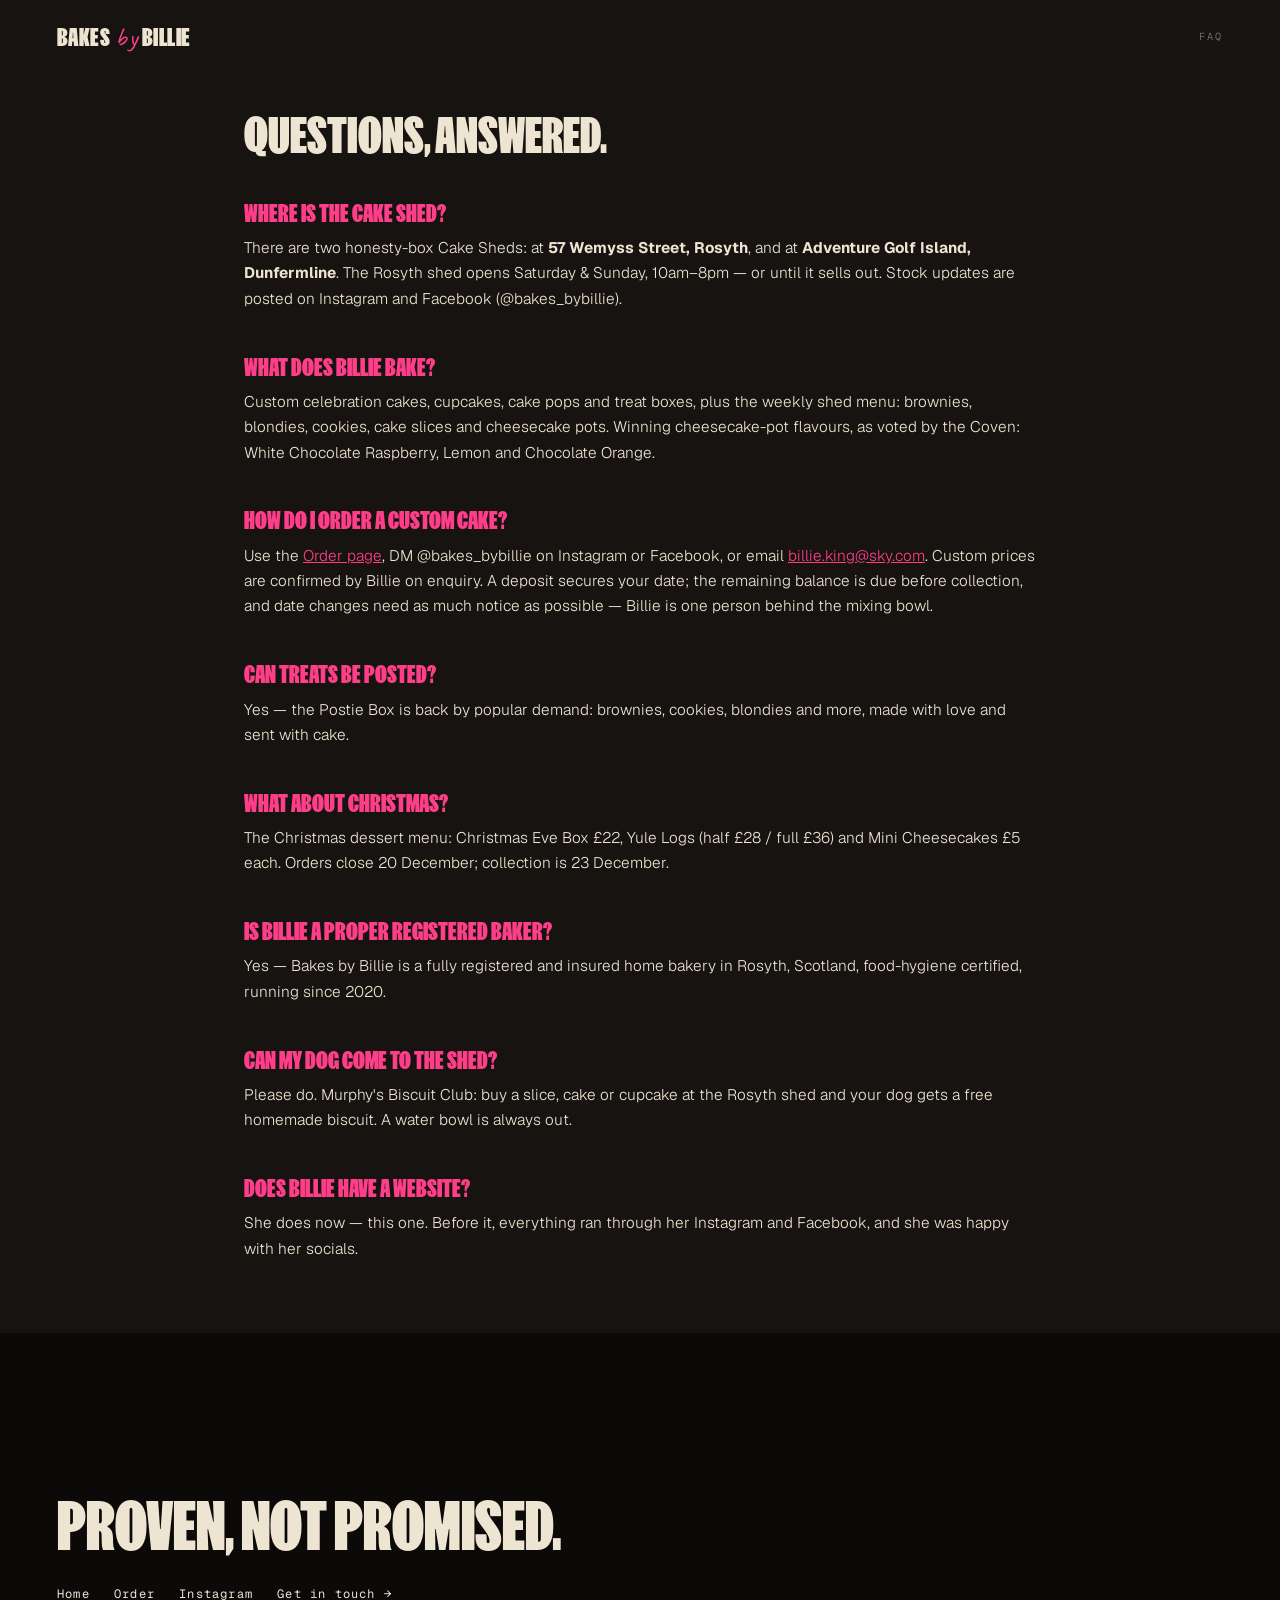
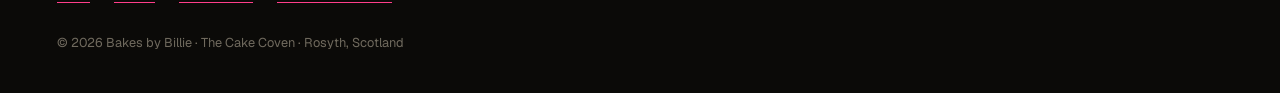
==== faq.html @ 93c19a01 "Bakes by Billie — Cake Coven site in Infinity Socks UI, own code" ====
<!DOCTYPE html>
<html lang="en">
<head>
<meta charset="UTF-8">
<meta name="viewport" content="width=device-width, initial-scale=1.0">
<title>FAQ — Bakes by Billie · The Cake Coven</title>
<link rel="icon" href="data:image/svg+xml,<svg xmlns='http://www.w3.org/2000/svg' viewBox='0 0 100 100'><text y='.9em' font-size='90'>🧁</text></svg>">
<link rel="stylesheet" href="css/main.css">
<style>
.doc{max-width:52rem;margin:0 auto;padding:8em 1.4em 5em}
.doc h1{font-size:3.4em;margin-bottom:.6em}
.doc h2{font-size:1.7em;margin:1.8em 0 .5em;color:var(--terra)}
.doc p{font-weight:300;line-height:1.65;font-size:1.08em}
.doc a{color:var(--terra)}
</style>
</head>
<body>
<header class="bar"><a class="bar-logo" href="index.html">BAKES<span>by</span>BILLIE</a><span class="bar-tag">FAQ</span></header>
<main class="doc">
  <h1>Questions, answered.</h1>
  <h2>Where is the Cake Shed?</h2>
  <p>There are two honesty-box Cake Sheds: at <b>57 Wemyss Street, Rosyth</b>, and at <b>Adventure Golf Island, Dunfermline</b>. The Rosyth shed opens Saturday &amp; Sunday, 10am–8pm — or until it sells out. Stock updates are posted on Instagram and Facebook (@bakes_bybillie).</p>
  <h2>What does Billie bake?</h2>
  <p>Custom celebration cakes, cupcakes, cake pops and treat boxes, plus the weekly shed menu: brownies, blondies, cookies, cake slices and cheesecake pots. Winning cheesecake-pot flavours, as voted by the Coven: White Chocolate Raspberry, Lemon and Chocolate Orange.</p>
  <h2>How do I order a custom cake?</h2>
  <p>Use the <a href="order.html">Order page</a>, DM @bakes_bybillie on Instagram or Facebook, or email <a href="mailto:billie.king@sky.com">billie.king@sky.com</a>. Custom prices are confirmed by Billie on enquiry. A deposit secures your date; the remaining balance is due before collection, and date changes need as much notice as possible — Billie is one person behind the mixing bowl.</p>
  <h2>Can treats be posted?</h2>
  <p>Yes — the Postie Box is back by popular demand: brownies, cookies, blondies and more, made with love and sent with cake.</p>
  <h2>What about Christmas?</h2>
  <p>The Christmas dessert menu: Christmas Eve Box £22, Yule Logs (half £28 / full £36) and Mini Cheesecakes £5 each. Orders close 20 December; collection is 23 December.</p>
  <h2>Is Billie a proper registered baker?</h2>
  <p>Yes — Bakes by Billie is a fully registered and insured home bakery in Rosyth, Scotland, food-hygiene certified, running since 2020.</p>
  <h2>Can my dog come to the shed?</h2>
  <p>Please do. Murphy's Biscuit Club: buy a slice, cake or cupcake at the Rosyth shed and your dog gets a free homemade biscuit. A water bowl is always out.</p>
  <h2>Does Billie have a website?</h2>
  <p>She does now — this one. Before it, everything ran through her Instagram and Facebook, and she was happy with her socials.</p>
</main>
<footer class="foot" style="min-height:40vh"><div class="foot-in">
  <p class="foot-tag">Proven, not promised.</p>
  <nav class="foot-links"><a href="index.html">Home</a><a href="order.html">Order</a><a href="https://www.instagram.com/bakes_bybillie" target="_blank" rel="noopener">Instagram</a><a href="mailto:billie.king@sky.com">Get in touch →</a></nav>
  <p class="foot-small">© 2026 Bakes by Billie · The Cake Coven · Rosyth, Scotland</p>
</div></footer>
</body>
</html>
---- css/main.css ----
@font-face{font-family:'FK Screamer';src:url('../assets/fonts/FKScreamer-Black.woff2') format('woff2');font-weight:100 900}
@font-face{font-family:'Geist';src:url('../assets/fonts/Geist-Variable.woff2') format('woff2');font-weight:100 900}
@font-face{font-family:'Geist Mono';src:url('../assets/fonts/GeistMono-Variable.woff2') format('woff2');font-weight:100 900}
@font-face{font-family:'Caveat';src:url('../assets/fonts/Caveat-Variable-latin.woff2') format('woff2');font-weight:400 700}
:root{
  --scene-bg:#161310; --court-bg:#0B0A08; --court-bg-2:#12100D; --ink:#211A12;
  --sand:#EDE4D2; --cream:#F6F0E2; --terra:#FF3E8A; --terra-hover:#E02B74;
  --taupe:#706A5E; --hairline:rgba(255,250,240,.22); --line-strong:rgba(33,26,18,.34);
  --ease-default:cubic-bezier(.625,.05,0,1);
  --size-font:calc(clamp(320px,100vw,1440px)/90);
}
@media(max-width:991px){:root{--size-font:calc(clamp(320px,100vw,834px)/52)}}
*{margin:0;padding:0;box-sizing:border-box}
html{scroll-behavior:auto}
body{background:var(--scene-bg);color:var(--sand);font-family:'Geist',sans-serif;font-size:var(--size-font);overflow-x:hidden}
img{display:block;max-width:100%}
a{color:inherit}
h1,h2{font-family:'FK Screamer',Impact,sans-serif;text-transform:uppercase;line-height:.92;font-weight:900}
em{font-style:normal;color:var(--terra)}

/* LOADER */
.loader{position:fixed;inset:0;z-index:60;background:var(--scene-bg);display:flex;align-items:center;justify-content:center;transition:opacity .6s var(--ease-default),visibility .6s}
.loader.done{opacity:0;visibility:hidden}
.loader-num{font-family:'FK Screamer',Impact,sans-serif;font-size:38em;line-height:.8;color:transparent;background:url('../assets/img/hero.webp') center/cover;-webkit-background-clip:text;background-clip:text;opacity:.92}
.loader-meta{position:absolute;left:4em;bottom:3.5em;display:flex;flex-direction:column;gap:.7em;font-family:'Geist Mono',monospace}
.loader-pct{font-size:1.4em}
.loader-bar{display:block;width:16em;height:1px;background:var(--hairline)}
.loader-bar i{display:block;height:100%;width:0;background:var(--terra);transition:width .15s linear}
.loader-word{font-size:.75em;letter-spacing:.18em;color:var(--taupe)}
.loader-skip{position:absolute;top:2em;right:2em;background:none;border:1px solid var(--hairline);color:var(--sand);border-radius:999px;padding:.6em 1.4em;font-family:'Geist Mono',monospace;font-size:.8em;cursor:pointer;opacity:0;transition:opacity .4s}
.loader-skip.show{opacity:1}

/* TRANSITION ROWS */
#trx{position:fixed;inset:0;z-index:55;pointer-events:none;display:flex;flex-direction:column}
#trx i{flex:1;background:#1D1712;transform:scaleX(0)}
#trx i:nth-child(odd){transform-origin:left}#trx i:nth-child(even){transform-origin:right}

/* BAR */
.bar{position:fixed;top:0;left:0;right:0;z-index:48;display:flex;justify-content:space-between;align-items:center;padding:1.4em 4em;transition:opacity .5s}
html.is-intro .bar{opacity:0}
.bar-logo{font-family:'FK Screamer',Impact,sans-serif;font-size:1.7em;text-decoration:none;text-transform:uppercase;letter-spacing:.02em}
.bar-logo span{font-family:'Caveat',cursive;text-transform:none;color:var(--terra);margin:0 .18em;font-size:1.1em}
.bar-right{display:flex;align-items:center;gap:1.6em}
.bar-tag{font-family:'Geist Mono',monospace;font-size:.72em;letter-spacing:.2em;color:var(--taupe)}
.btn{position:relative;overflow:hidden;border:1px solid var(--sand);background:transparent;color:var(--sand);border-radius:999px;padding:.85em 1.9em;font-family:'Geist',sans-serif;font-size:.95em;font-weight:600;cursor:pointer;text-decoration:none;display:inline-block}
.btn .btn-in{position:relative;z-index:2;transition:color .3s}
.btn .btn-bg{position:absolute;inset:0;background:var(--terra);transform:translate3d(0,175%,0) rotate(6deg);transition:transform .45s var(--ease-default);z-index:1}
.btn:hover .btn-bg{transform:translate3d(0,0,0) rotate(0)}
.btn:hover .btn-in{color:#fff}
.btn.big{font-size:1.15em;padding:1em 2.4em}

/* SOUND */
.snd{position:fixed;left:4em;bottom:1.6em;z-index:48;width:3.4em;height:3.4em;border-radius:50%;border:1px solid var(--hairline);background:rgba(20,14,10,.35);backdrop-filter:blur(6px);cursor:pointer;display:flex;align-items:center;justify-content:center}
.snd-eq{display:flex;gap:.28em;align-items:flex-end;height:1.2em}
.snd-eq i{width:.22em;height:30%;background:var(--sand);border-radius:2px}
.snd.on .snd-eq i{animation:sndEq .85s ease-in-out infinite alternate}
.snd.on .snd-eq i:nth-child(2){animation-delay:.13s}.snd.on .snd-eq i:nth-child(3){animation-delay:.26s}.snd.on .snd-eq i:nth-child(4){animation-delay:.39s}
@keyframes sndEq{from{height:18%}to{height:95%}}

/* HUD */
.hud{position:fixed;right:2.2em;top:50%;transform:translateY(-50%);z-index:47;font-family:'Geist Mono',monospace;text-align:right}
.hud-clock{font-size:1.5em;color:var(--terra)}
.hud-name{font-size:.72em;letter-spacing:.16em;margin:.4em 0 1.2em;min-height:1em}
.hud-stops{list-style:none}
.hud-stops li{font-size:.7em;letter-spacing:.12em;color:var(--taupe);padding:.45em 0;cursor:pointer;text-transform:uppercase;transition:color .3s}
.hud-stops li.on{color:var(--sand)}
.hud-stops li.on::after{content:' ●';color:var(--terra);font-size:.8em}
@media(max-width:991px){.hud{display:none}.bar{padding:1.2em 1.4em}.bar-tag{display:none}.snd{left:1.4em}}

/* HERO */
.hero{position:relative;height:100svh;overflow:hidden;background:var(--scene-bg)}
.hero-media,.hero-img,.hero-shade{position:absolute;inset:0}
.hero-img{width:100%;height:100%;object-fit:cover;opacity:.85}
.hero-shade{background:linear-gradient(180deg,rgba(11,10,8,.25),rgba(11,10,8,.05) 40%,rgba(11,10,8,.78))}
.hero-h1{position:absolute;top:15%;left:4rem;right:4rem;z-index:3;display:flex;flex-direction:column}
.h1-line{display:block;font-size:8.2em}
.h1-a{mix-blend-mode:overlay;color:#fff}
.h1-b{color:var(--sand)}
.h1-c{font-size:2.1em;margin-top:.5em;color:transparent;-webkit-text-stroke:2px var(--sand)}
.hero-copy{position:absolute;left:4rem;bottom:3.6em;z-index:3;max-width:34em}
.hero-brand{display:block;font-family:'FK Screamer',Impact,sans-serif;font-size:2em;text-transform:uppercase;color:transparent;-webkit-text-stroke:1.5px var(--sand);margin-bottom:.35em}
.hero-copy p{font-size:1.25em;line-height:1.43;font-weight:300}
.hero-chips{display:flex;flex-wrap:wrap;gap:.6em;margin-top:1.4em}
.hero-chips span{font-family:'Geist Mono',monospace;font-size:.75em;letter-spacing:.14em;border:1px solid var(--hairline);border-radius:999px;padding:.55em 1.1em;background:rgba(11,10,8,.35)}
@media(max-width:767px){.hero-h1{left:1.4rem;right:1.4rem}.h1-line{font-size:4.6em}.h1-c{font-size:1.9em}.hero-copy{left:1.4rem;right:1.4rem;bottom:8.5em}}

/* COURT */
.court{height:200vh;background:var(--court-bg);position:relative}
.court-stage{position:sticky;top:0;height:100svh;overflow:hidden;display:flex;align-items:center;justify-content:center}
#journeyCanvas{position:absolute;inset:0;width:100%;height:100%;object-fit:cover;opacity:.5}
.helix{position:relative;width:1px;height:1px;transform-style:preserve-3d;perspective:900px;z-index:2}
.hcard{position:absolute;left:-8em;top:-10.5em;width:16em;height:21em;border-radius:1em;overflow:hidden;border:1px solid var(--hairline);transform:rotateY(calc(var(--i)*51.4deg)) translateZ(29em);backface-visibility:hidden}
.hcard img{width:100%;height:100%;object-fit:cover}
.court-caption{position:absolute;bottom:12%;left:0;right:0;text-align:center;font-family:'FK Screamer',Impact,sans-serif;font-size:4.2em;text-transform:uppercase;z-index:3;text-shadow:0 2px 30px rgba(0,0,0,.6)}
.court-sub{position:absolute;bottom:6.5%;left:0;right:0;text-align:center;font-weight:300;font-size:1.05em;z-index:3;color:var(--sand)}
@media(max-width:767px){.hcard{left:-6em;top:-8.5em;width:12em;height:17em;transform:rotateY(calc(var(--i)*51.4deg)) translateZ(21em)}.court-caption{font-size:2.4em}}

/* TECH */
.tech{background:var(--court-bg-2);position:relative}
.tech-stage{position:relative;min-height:100svh;padding:7em 11em 7em 4em}
.tech-h{font-size:3.6em;max-width:12em;margin-bottom:1em;position:relative;z-index:5}
.tpanel{position:relative;border-top:1px solid var(--hairline);padding:2.4em 0;display:grid;grid-template-columns:1fr 1fr;gap:3em;align-items:center}
.tpanel img{width:100%;height:26em;object-fit:cover;border-radius:1em}
.tp-no{font-family:'Geist Mono',monospace;color:var(--terra);font-size:1em;letter-spacing:.2em}
.tpanel h3{font-family:'FK Screamer',Impact,sans-serif;font-size:3em;text-transform:uppercase;line-height:.95;margin:.25em 0}
.tp-claim{font-family:'Caveat',cursive;font-size:1.9em;color:var(--terra)}
.hudrows{list-style:none;margin-top:1.6em}
.hudrows li{display:flex;justify-content:space-between;gap:2em;border-top:1px solid var(--hairline);padding:.8em 0;font-size:.98em}
.hudrows li span{font-family:'Geist Mono',monospace;font-size:.78em;letter-spacing:.14em;text-transform:uppercase;color:var(--taupe)}
.hudrows li b{font-weight:500;text-align:right}
.hudrows.light li{border-color:var(--line-strong)}
.hudrows.light li span{color:var(--taupe)}
@media(max-width:767px){.tech-stage{padding:5em 1.4em}.tech-h{font-size:2.4em}.tpanel{grid-template-columns:1fr}.tpanel img{height:18em}}

/* ICED */
.iced{background:var(--cream);color:var(--ink)}
.iced-stage{min-height:100svh;display:grid;grid-template-columns:1fr 1fr;gap:4em;align-items:center;padding:7em 4em}
.iced-copy h2{font-size:3.6em}
.iced-copy p{font-size:1.2em;line-height:1.5;font-weight:300;margin:1em 0;max-width:30em}
.iced-label{font-family:'Geist Mono',monospace;font-size:.75em;letter-spacing:.18em;text-transform:uppercase;display:block;margin-top:2em}
#nameInput{width:100%;max-width:26em;background:transparent;border:none;border-bottom:2px dashed var(--line-strong);font-family:'Geist',sans-serif;font-size:1.6em;padding:.4em 0;color:var(--ink);outline:none}
#nameInput:focus{border-color:var(--terra)}
.iced-note{font-family:'Caveat',cursive;font-size:1.7em!important;color:var(--terra)}
#initialsOut{font-family:'Geist Mono',monospace;font-size:.8em}
#icedCanvas{width:100%;max-width:34em;aspect-ratio:1;border-radius:1em;justify-self:center;box-shadow:0 30px 60px rgba(33,26,18,.25)}
@media(max-width:767px){.iced-stage{grid-template-columns:1fr;padding:5em 1.4em}.iced-copy h2{font-size:2.4em}}

/* TESTIMONIALS */
.ttl{background:var(--court-bg);padding:7em 11em 6em 4em}
.ttl-h{font-size:3.6em;margin-bottom:1em}
.ttl-grid{display:grid;grid-template-columns:repeat(3,1fr);gap:1.6em}
.ttl-card{position:relative;border:1px solid var(--hairline);border-radius:1em;overflow:hidden;cursor:pointer;background:#000}
.ttl-card img{width:100%;height:24em;object-fit:cover;opacity:.92;transition:transform .6s var(--ease-default)}
.ttl-card:hover img{transform:scale(1.05)}
.ttl-hud{position:absolute;top:0;left:0;right:0;display:flex;justify-content:space-between;padding:1em;font-family:'Geist Mono',monospace;font-size:.75em;letter-spacing:.1em}
.rec{color:#ff4d4d}
.ttl-card h3{font-family:'FK Screamer',Impact,sans-serif;text-transform:uppercase;font-size:1.7em;padding:1em 1em 0}
.ttl-card p{padding:.6em 1.2em 1.6em;font-weight:300;line-height:1.5;font-size:1.02em}
.ttl-quote{margin-top:2.4em;font-family:'Caveat',cursive;font-size:2em;color:var(--terra)}
@media(max-width:991px){.ttl-grid{grid-template-columns:1fr}.ttl{padding:5em 1.4em}.ttl-h{font-size:2.4em}}

/* FINALE */
.finale{height:410vh;margin-top:-10vh;position:relative;background:var(--court-bg)}
.finale-stage{position:sticky;top:0;height:100svh;overflow:hidden;display:flex;align-items:center;justify-content:center}
.finale-h{position:absolute;top:14%;left:0;right:0;text-align:center;font-size:4.4em;z-index:3;padding:0 1em}
.bag{position:absolute;width:24em;height:24em;border-radius:1em;overflow:hidden;box-shadow:0 40px 80px rgba(0,0,0,.5);z-index:2}
.bag img{width:100%;height:100%;object-fit:cover}
.bag-a{left:8%;bottom:16%}
.bag-b{right:8%;bottom:22%}
.finale-card{position:relative;z-index:4;background:var(--cream);color:var(--ink);border-radius:1em;padding:2.2em 2.6em;width:min(34em,90vw);margin-top:16em}
.finale-card .btn{border-color:var(--ink);color:var(--ink);margin-top:1.6em}
.finale-card .btn:hover .btn-in{color:#fff}
@media(max-width:767px){.finale{height:260vh}.finale-h{font-size:2.3em}.bag{width:13em;height:13em}.bag-a{left:2%;bottom:auto;top:26%}.bag-b{right:2%;bottom:auto;top:38%}.finale-card{margin-top:22em}}

/* DUSK */
.dusk{height:100vh;position:relative;overflow:hidden;background:radial-gradient(135% 92% at 50% 108%,#F6EFE3 0%,#F7C8D8 26%,#FF8FBF 48%,#FF3E8A 66%,#57102E 84%,#0B0A08 100%)}
.dusk-sun{position:absolute;left:50%;top:calc(18% + var(--suno,0%));transform:translateX(-50%);width:16em;height:16em;border-radius:50%;background:radial-gradient(circle,#FFF3D6,#FFD6A1 60%,rgba(255,214,161,0));opacity:.9}

/* FOOTER */
.foot{position:relative;min-height:88vh;display:flex;align-items:flex-end;overflow:hidden;background:var(--court-bg)}
.foot-bg{position:absolute;inset:0;width:100%;height:100%;object-fit:cover;opacity:.4}
.foot-in{position:relative;padding:5em 4em 3em;width:100%;background:linear-gradient(180deg,transparent,rgba(11,10,8,.88) 45%)}
.foot-tag{font-family:'FK Screamer',Impact,sans-serif;font-size:4.6em;text-transform:uppercase}
.foot-line{font-weight:300;font-size:1.15em;margin-top:.7em}
.foot-links{display:flex;flex-wrap:wrap;gap:2em;margin-top:2em;font-family:'Geist Mono',monospace;font-size:.85em;letter-spacing:.1em}
.foot-links a{text-decoration:none;border-bottom:1px solid var(--terra)}
.foot-small{margin-top:2.4em;color:var(--taupe);font-size:.9em}
.foot-pause{background:none;border:none;color:var(--sand);text-decoration:underline;cursor:pointer;font:inherit}
@media(max-width:767px){.foot-in{padding:4em 1.4em 2.4em}.foot-tag{font-size:2.6em}}

/* QUOTE DRAWER */
.quote{position:fixed;top:0;right:0;bottom:0;width:min(27.5em,92vw);background:var(--cream);color:var(--ink);z-index:58;padding:3em 2.4em;transform:translateX(105%);transition:transform .7s var(--ease-default);overflow-y:auto}
.quote.open{transform:none}
.quote h2{font-size:2.4em;margin-bottom:.4em}
.quote p{font-weight:300;line-height:1.5}
.quote label{display:block;margin-top:1.4em;font-family:'Geist Mono',monospace;font-size:.78em;letter-spacing:.12em;text-transform:uppercase}
.quote input,.quote select,.quote textarea{width:100%;margin-top:.5em;padding:.7em;border:1px solid var(--line-strong);border-radius:.5em;background:#fff;font-family:'Geist',sans-serif;font-size:1.15em;color:var(--ink)}
.quote .btn{border-color:var(--ink);color:var(--ink);margin-top:1.8em}
.quote .btn:hover .btn-in{color:#fff}
.quote-mail{display:block;margin-top:1.2em;font-size:.95em}
.quote-x{position:absolute;top:1em;right:1.2em;background:none;border:none;font-size:2em;cursor:pointer;color:var(--ink)}

/* LIGHTBOX */
.lb{position:fixed;inset:0;z-index:59;background:rgba(5,4,3,.94);display:flex;flex-direction:column;align-items:center;justify-content:center;opacity:0;visibility:hidden;transition:opacity .4s}
.lb.open{opacity:1;visibility:visible}
.lb img{max-height:72vh;max-width:92vw;border-radius:1em}
.lb-cap{margin-top:1.4em;font-size:1.2em;font-weight:300;max-width:36em;text-align:center;padding:0 1em}
.lb-time{font-family:'Geist Mono',monospace;color:var(--taupe);margin-top:.6em}
.lb-x{position:absolute;top:1.2em;right:1.6em;background:none;border:none;color:var(--sand);font-size:2.4em;cursor:pointer}

@media(prefers-reduced-motion:reduce){*{animation:none!important;transition:none!important}}
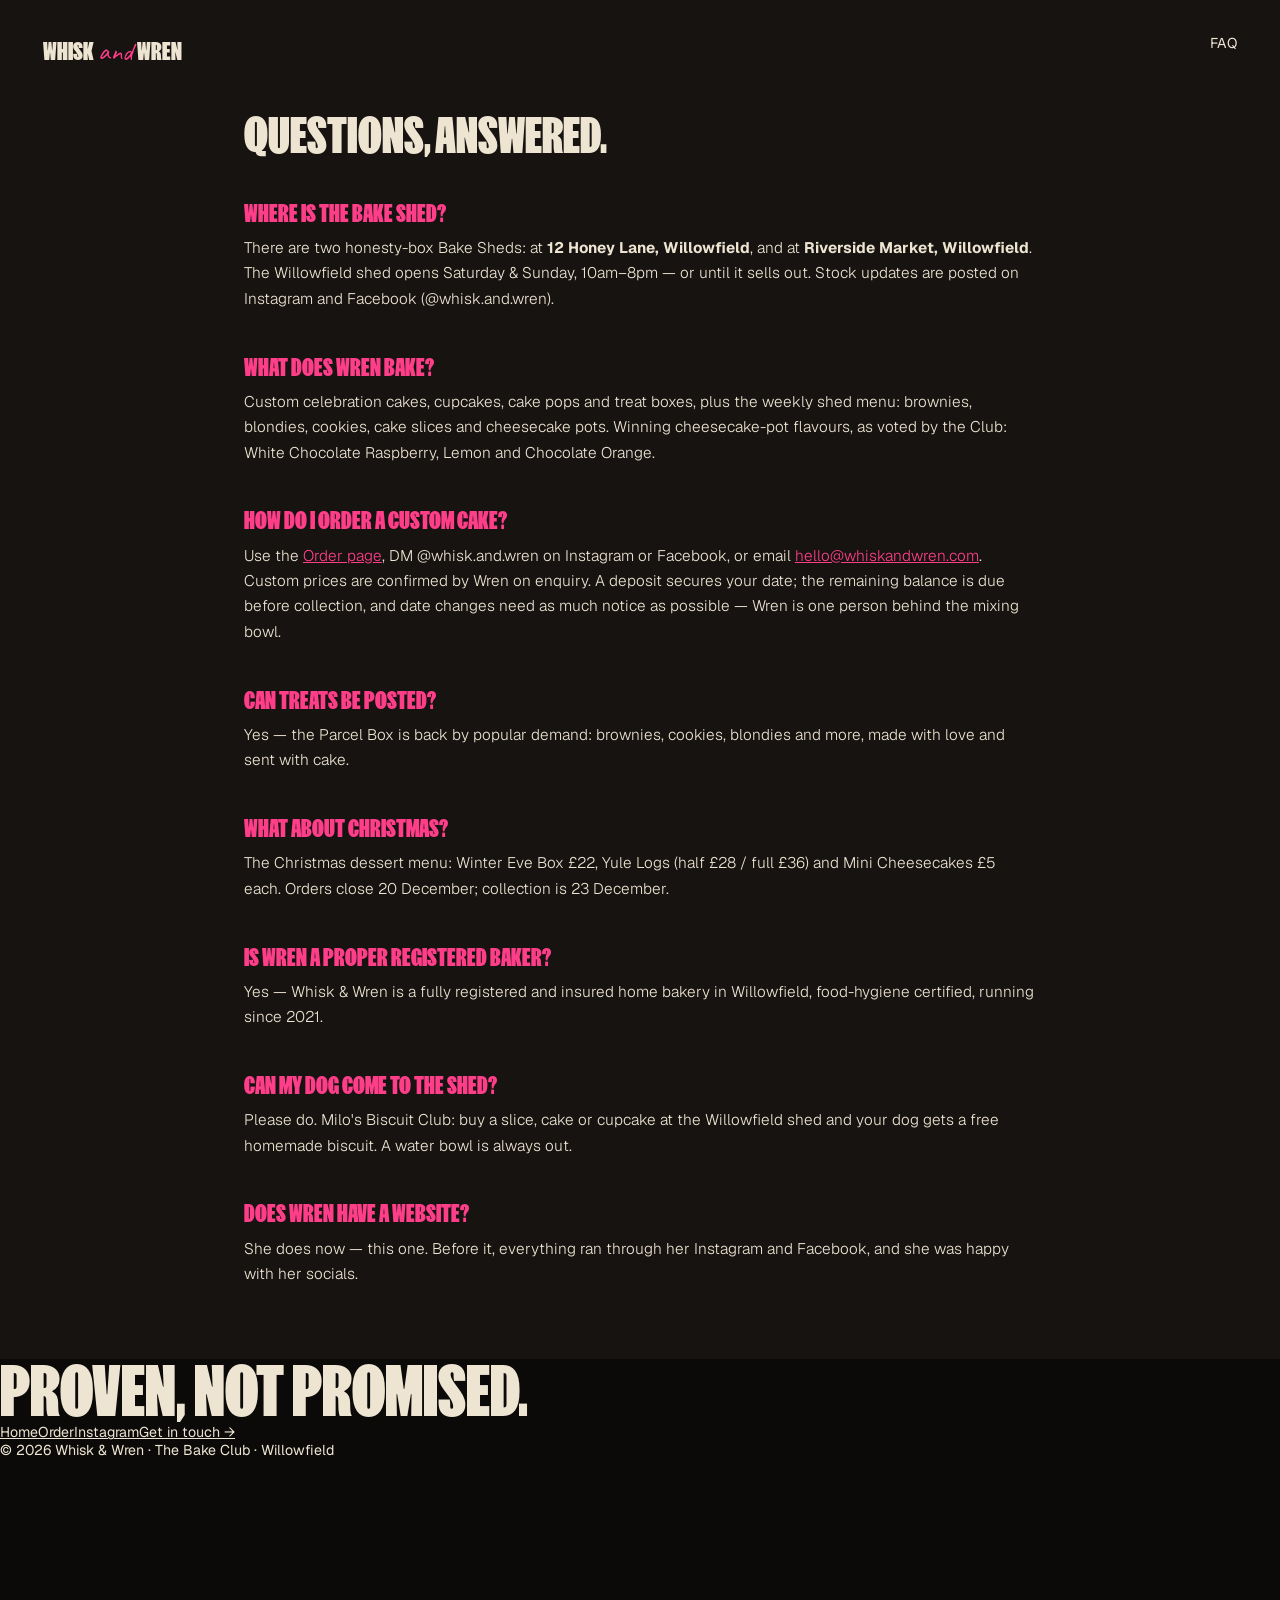
==== commit ff17f1f3: "Content swap: imaginary business Whisk & Wren (Wren, Willowfield, Bake Club, Milo, Parcel Box) — UI " ====
--- a/faq.html
+++ b/faq.html
@@ -3,7 +3,7 @@
 <head>
 <meta charset="UTF-8">
 <meta name="viewport" content="width=device-width, initial-scale=1.0">
-<title>FAQ — Bakes by Billie · The Cake Coven</title>
+<title>FAQ — Whisk & Wren · The Bake Club</title>
 <link rel="icon" href="data:image/svg+xml,<svg xmlns='http://www.w3.org/2000/svg' viewBox='0 0 100 100'><text y='.9em' font-size='90'>🧁</text></svg>">
 <link rel="stylesheet" href="css/main.css">
 <style>
@@ -15,30 +15,30 @@
 </style>
 </head>
 <body>
-<header class="bar"><a class="bar-logo" href="index.html">BAKES<span>by</span>BILLIE</a><span class="bar-tag">FAQ</span></header>
+<header class="bar"><a class="bar-logo" href="index.html">WHISK<span>and</span>WREN</a><span class="bar-tag">FAQ</span></header>
 <main class="doc">
   <h1>Questions, answered.</h1>
-  <h2>Where is the Cake Shed?</h2>
-  <p>There are two honesty-box Cake Sheds: at <b>57 Wemyss Street, Rosyth</b>, and at <b>Adventure Golf Island, Dunfermline</b>. The Rosyth shed opens Saturday &amp; Sunday, 10am–8pm — or until it sells out. Stock updates are posted on Instagram and Facebook (@bakes_bybillie).</p>
-  <h2>What does Billie bake?</h2>
-  <p>Custom celebration cakes, cupcakes, cake pops and treat boxes, plus the weekly shed menu: brownies, blondies, cookies, cake slices and cheesecake pots. Winning cheesecake-pot flavours, as voted by the Coven: White Chocolate Raspberry, Lemon and Chocolate Orange.</p>
+  <h2>Where is the Bake Shed?</h2>
+  <p>There are two honesty-box Bake Sheds: at <b>12 Honey Lane, Willowfield</b>, and at <b>Riverside Market, Willowfield</b>. The Willowfield shed opens Saturday &amp; Sunday, 10am–8pm — or until it sells out. Stock updates are posted on Instagram and Facebook (@whisk.and.wren).</p>
+  <h2>What does Wren bake?</h2>
+  <p>Custom celebration cakes, cupcakes, cake pops and treat boxes, plus the weekly shed menu: brownies, blondies, cookies, cake slices and cheesecake pots. Winning cheesecake-pot flavours, as voted by the Club: White Chocolate Raspberry, Lemon and Chocolate Orange.</p>
   <h2>How do I order a custom cake?</h2>
-  <p>Use the <a href="order.html">Order page</a>, DM @bakes_bybillie on Instagram or Facebook, or email <a href="mailto:billie.king@sky.com">billie.king@sky.com</a>. Custom prices are confirmed by Billie on enquiry. A deposit secures your date; the remaining balance is due before collection, and date changes need as much notice as possible — Billie is one person behind the mixing bowl.</p>
+  <p>Use the <a href="order.html">Order page</a>, DM @whisk.and.wren on Instagram or Facebook, or email <a href="mailto:hello@whiskandwren.com">hello@whiskandwren.com</a>. Custom prices are confirmed by Wren on enquiry. A deposit secures your date; the remaining balance is due before collection, and date changes need as much notice as possible — Wren is one person behind the mixing bowl.</p>
   <h2>Can treats be posted?</h2>
-  <p>Yes — the Postie Box is back by popular demand: brownies, cookies, blondies and more, made with love and sent with cake.</p>
+  <p>Yes — the Parcel Box is back by popular demand: brownies, cookies, blondies and more, made with love and sent with cake.</p>
   <h2>What about Christmas?</h2>
-  <p>The Christmas dessert menu: Christmas Eve Box £22, Yule Logs (half £28 / full £36) and Mini Cheesecakes £5 each. Orders close 20 December; collection is 23 December.</p>
-  <h2>Is Billie a proper registered baker?</h2>
-  <p>Yes — Bakes by Billie is a fully registered and insured home bakery in Rosyth, Scotland, food-hygiene certified, running since 2020.</p>
+  <p>The Christmas dessert menu: Winter Eve Box £22, Yule Logs (half £28 / full £36) and Mini Cheesecakes £5 each. Orders close 20 December; collection is 23 December.</p>
+  <h2>Is Wren a proper registered baker?</h2>
+  <p>Yes — Whisk & Wren is a fully registered and insured home bakery in Willowfield, food-hygiene certified, running since 2021.</p>
   <h2>Can my dog come to the shed?</h2>
-  <p>Please do. Murphy's Biscuit Club: buy a slice, cake or cupcake at the Rosyth shed and your dog gets a free homemade biscuit. A water bowl is always out.</p>
-  <h2>Does Billie have a website?</h2>
+  <p>Please do. Milo's Biscuit Club: buy a slice, cake or cupcake at the Willowfield shed and your dog gets a free homemade biscuit. A water bowl is always out.</p>
+  <h2>Does Wren have a website?</h2>
   <p>She does now — this one. Before it, everything ran through her Instagram and Facebook, and she was happy with her socials.</p>
 </main>
 <footer class="foot" style="min-height:40vh"><div class="foot-in">
   <p class="foot-tag">Proven, not promised.</p>
-  <nav class="foot-links"><a href="index.html">Home</a><a href="order.html">Order</a><a href="https://www.instagram.com/bakes_bybillie" target="_blank" rel="noopener">Instagram</a><a href="mailto:billie.king@sky.com">Get in touch →</a></nav>
-  <p class="foot-small">© 2026 Bakes by Billie · The Cake Coven · Rosyth, Scotland</p>
+  <nav class="foot-links"><a href="index.html">Home</a><a href="order.html">Order</a><a href="https://www.instagram.com/whisk.and.wren" target="_blank" rel="noopener">Instagram</a><a href="mailto:hello@whiskandwren.com">Get in touch →</a></nav>
+  <p class="foot-small">© 2026 Whisk & Wren · The Bake Club · Willowfield</p>
 </div></footer>
 </body>
 </html>
--- a/css/main.css
+++ b/css/main.css
@@ -2,173 +2,278 @@
 @font-face{font-family:'Geist';src:url('../assets/fonts/Geist-Variable.woff2') format('woff2');font-weight:100 900}
 @font-face{font-family:'Geist Mono';src:url('../assets/fonts/GeistMono-Variable.woff2') format('woff2');font-weight:100 900}
 @font-face{font-family:'Caveat';src:url('../assets/fonts/Caveat-Variable-latin.woff2') format('woff2');font-weight:400 700}
+/* Tokens + fluid system: reference values (Infinity dossier), accent swapped to Bake Club pink */
 :root{
   --scene-bg:#161310; --court-bg:#0B0A08; --court-bg-2:#12100D; --ink:#211A12;
   --sand:#EDE4D2; --cream:#F6F0E2; --terra:#FF3E8A; --terra-hover:#E02B74;
-  --taupe:#706A5E; --hairline:rgba(255,250,240,.22); --line-strong:rgba(33,26,18,.34);
+  --taupe:#706A5E; --taupe-deep:#5E594E; --white:#fff;
+  --white-soft:rgba(255,250,240,.8); --white-dim:rgba(255,250,240,.55);
+  --hairline:rgba(255,250,240,.22); --line-strong:rgba(33,26,18,.34);
   --ease-default:cubic-bezier(.625,.05,0,1);
   --size-font:calc(clamp(320px,100vw,1440px)/90);
 }
 @media(max-width:991px){:root{--size-font:calc(clamp(320px,100vw,834px)/52)}}
 *{margin:0;padding:0;box-sizing:border-box}
-html{scroll-behavior:auto}
 body{background:var(--scene-bg);color:var(--sand);font-family:'Geist',sans-serif;font-size:var(--size-font);overflow-x:hidden}
 img{display:block;max-width:100%}
 a{color:inherit}
 h1,h2{font-family:'FK Screamer',Impact,sans-serif;text-transform:uppercase;line-height:.92;font-weight:900}
 em{font-style:normal;color:var(--terra)}
 
-/* LOADER */
+/* LOADER — ref: fixed inset 0 z 60 scene-bg; ui left 4em bottom 3.5em mono .75em ls .18em */
 .loader{position:fixed;inset:0;z-index:60;background:var(--scene-bg);display:flex;align-items:center;justify-content:center;transition:opacity .6s var(--ease-default),visibility .6s}
 .loader.done{opacity:0;visibility:hidden}
-.loader-num{font-family:'FK Screamer',Impact,sans-serif;font-size:38em;line-height:.8;color:transparent;background:url('../assets/img/hero.webp') center/cover;-webkit-background-clip:text;background-clip:text;opacity:.92}
-.loader-meta{position:absolute;left:4em;bottom:3.5em;display:flex;flex-direction:column;gap:.7em;font-family:'Geist Mono',monospace}
-.loader-pct{font-size:1.4em}
-.loader-bar{display:block;width:16em;height:1px;background:var(--hairline)}
-.loader-bar i{display:block;height:100%;width:0;background:var(--terra);transition:width .15s linear}
-.loader-word{font-size:.75em;letter-spacing:.18em;color:var(--taupe)}
+.loader-num{font-family:'FK Screamer',Impact,sans-serif;font-size:38em;line-height:.8;color:transparent;background:url('../assets/img/hero.webp') center/cover;-webkit-background-clip:text;background-clip:text}
+.loader__ui{position:absolute;left:4em;bottom:3.5em;z-index:2;display:flex;gap:1.5em;align-items:baseline;font-family:'Geist Mono',monospace;color:var(--sand);font-size:.75em;letter-spacing:.18em;text-transform:uppercase}
+.loader-bar{display:inline-block;width:14em;height:1px;background:var(--hairline);vertical-align:middle}
+.loader-bar i{display:block;height:100%;width:0;background:var(--terra)}
 .loader-skip{position:absolute;top:2em;right:2em;background:none;border:1px solid var(--hairline);color:var(--sand);border-radius:999px;padding:.6em 1.4em;font-family:'Geist Mono',monospace;font-size:.8em;cursor:pointer;opacity:0;transition:opacity .4s}
 .loader-skip.show{opacity:1}
 
-/* TRANSITION ROWS */
+/* TRX — ref: 14 rows alternating slide */
 #trx{position:fixed;inset:0;z-index:55;pointer-events:none;display:flex;flex-direction:column}
 #trx i{flex:1;background:#1D1712;transform:scaleX(0)}
 #trx i:nth-child(odd){transform-origin:left}#trx i:nth-child(even){transform-origin:right}
 
-/* BAR */
-.bar{position:fixed;top:0;left:0;right:0;z-index:48;display:flex;justify-content:space-between;align-items:center;padding:1.4em 4em;transition:opacity .5s}
+/* BAR — ref: fixed z 50, padding 2.375em 3em 0, flex-start, pointer-events none */
+.bar{position:fixed;top:0;left:0;right:0;z-index:50;display:flex;justify-content:space-between;align-items:flex-start;padding:2.375em 3em 0;pointer-events:none;transition:opacity .6s ease,transform .7s cubic-bezier(.625,.05,0,1)}
 html.is-intro .bar{opacity:0}
-.bar-logo{font-family:'FK Screamer',Impact,sans-serif;font-size:1.7em;text-decoration:none;text-transform:uppercase;letter-spacing:.02em}
+.bar>*{pointer-events:auto}
+.bar-logo{font-family:'FK Screamer',Impact,sans-serif;font-size:1.7em;text-decoration:none;text-transform:uppercase}
 .bar-logo span{font-family:'Caveat',cursive;text-transform:none;color:var(--terra);margin:0 .18em;font-size:1.1em}
-.bar-right{display:flex;align-items:center;gap:1.6em}
-.bar-tag{font-family:'Geist Mono',monospace;font-size:.72em;letter-spacing:.2em;color:var(--taupe)}
 .btn{position:relative;overflow:hidden;border:1px solid var(--sand);background:transparent;color:var(--sand);border-radius:999px;padding:.85em 1.9em;font-family:'Geist',sans-serif;font-size:.95em;font-weight:600;cursor:pointer;text-decoration:none;display:inline-block}
+.bar-btn{background:var(--cream);color:var(--ink);border:none;border-radius:.35em;font-family:'Geist Mono',monospace;font-size:.85em;letter-spacing:.18em;text-transform:uppercase;padding:.9em .7em .9em 1.5em;display:inline-flex;align-items:center;gap:1.1em}
+.btn-arrow{background:var(--ink);color:var(--cream);width:2em;height:2em;display:inline-flex;align-items:center;justify-content:center;border-radius:.25em;font-size:1em}
 .btn .btn-in{position:relative;z-index:2;transition:color .3s}
 .btn .btn-bg{position:absolute;inset:0;background:var(--terra);transform:translate3d(0,175%,0) rotate(6deg);transition:transform .45s var(--ease-default);z-index:1}
-.btn:hover .btn-bg{transform:translate3d(0,0,0) rotate(0)}
+.btn:hover .btn-bg{transform:none}
 .btn:hover .btn-in{color:#fff}
 .btn.big{font-size:1.15em;padding:1em 2.4em}
 
-/* SOUND */
-.snd{position:fixed;left:4em;bottom:1.6em;z-index:48;width:3.4em;height:3.4em;border-radius:50%;border:1px solid var(--hairline);background:rgba(20,14,10,.35);backdrop-filter:blur(6px);cursor:pointer;display:flex;align-items:center;justify-content:center}
+/* SND — ref: fixed left 4em, glass ring, 4-bar EQ */
+.snd-wrap{position:fixed;left:4em;bottom:1.6em;z-index:48;display:flex;align-items:center;gap:.9em}
+.snd-note{border-left:1px solid var(--hairline);padding-left:.9em;color:var(--sand);font-size:1.15em;mix-blend-mode:difference}
+.snd{width:3.4em;height:3.4em;border-radius:50%;border:1px solid #16130F;background:#16130F;box-shadow:0 .4em 1.4em rgba(10,5,2,.45);cursor:pointer;display:flex;align-items:center;justify-content:center}
 .snd-eq{display:flex;gap:.28em;align-items:flex-end;height:1.2em}
-.snd-eq i{width:.22em;height:30%;background:var(--sand);border-radius:2px}
+.snd-eq i{width:.22em;height:30%;background:#F6F0E2;border-radius:2px}
 .snd.on .snd-eq i{animation:sndEq .85s ease-in-out infinite alternate}
 .snd.on .snd-eq i:nth-child(2){animation-delay:.13s}.snd.on .snd-eq i:nth-child(3){animation-delay:.26s}.snd.on .snd-eq i:nth-child(4){animation-delay:.39s}
 @keyframes sndEq{from{height:18%}to{height:95%}}
 
-/* HUD */
-.hud{position:fixed;right:2.2em;top:50%;transform:translateY(-50%);z-index:47;font-family:'Geist Mono',monospace;text-align:right}
-.hud-clock{font-size:1.5em;color:var(--terra)}
-.hud-name{font-size:.72em;letter-spacing:.16em;margin:.4em 0 1.2em;min-height:1em}
-.hud-stops{list-style:none}
-.hud-stops li{font-size:.7em;letter-spacing:.12em;color:var(--taupe);padding:.45em 0;cursor:pointer;text-transform:uppercase;transition:color .3s}
-.hud-stops li.on{color:var(--sand)}
-.hud-stops li.on::after{content:' ●';color:var(--terra);font-size:.8em}
-@media(max-width:991px){.hud{display:none}.bar{padding:1.2em 1.4em}.bar-tag{display:none}.snd{left:1.4em}}
-
-/* HERO */
-.hero{position:relative;height:100svh;overflow:hidden;background:var(--scene-bg)}
-.hero-media,.hero-img,.hero-shade{position:absolute;inset:0}
-.hero-img{width:100%;height:100%;object-fit:cover;opacity:.85}
-.hero-shade{background:linear-gradient(180deg,rgba(11,10,8,.25),rgba(11,10,8,.05) 40%,rgba(11,10,8,.78))}
-.hero-h1{position:absolute;top:15%;left:4rem;right:4rem;z-index:3;display:flex;flex-direction:column}
-.h1-line{display:block;font-size:8.2em}
-.h1-a{mix-blend-mode:overlay;color:#fff}
-.h1-b{color:var(--sand)}
-.h1-c{font-size:2.1em;margin-top:.5em;color:transparent;-webkit-text-stroke:2px var(--sand)}
-.hero-copy{position:absolute;left:4rem;bottom:3.6em;z-index:3;max-width:34em}
-.hero-brand{display:block;font-family:'FK Screamer',Impact,sans-serif;font-size:2em;text-transform:uppercase;color:transparent;-webkit-text-stroke:1.5px var(--sand);margin-bottom:.35em}
-.hero-copy p{font-size:1.25em;line-height:1.43;font-weight:300}
-.hero-chips{display:flex;flex-wrap:wrap;gap:.6em;margin-top:1.4em}
-.hero-chips span{font-family:'Geist Mono',monospace;font-size:.75em;letter-spacing:.14em;border:1px solid var(--hairline);border-radius:999px;padding:.55em 1.1em;background:rgba(11,10,8,.35)}
-@media(max-width:767px){.hero-h1{left:1.4rem;right:1.4rem}.h1-line{font-size:4.6em}.h1-c{font-size:1.9em}.hero-copy{left:1.4rem;right:1.4rem;bottom:8.5em}}
-
-/* COURT */
-.court{height:200vh;background:var(--court-bg);position:relative}
-.court-stage{position:sticky;top:0;height:100svh;overflow:hidden;display:flex;align-items:center;justify-content:center}
+/* HUD — reference: fixed bottom-right box, big numerals + name + count + tick ruler */
+.hud{position:fixed;right:2.2em;bottom:1.6em;z-index:47;background:rgba(14,12,10,.82);border:1px solid var(--hairline);backdrop-filter:blur(8px);padding:.9em 1.1em .7em;min-width:19em;opacity:0;transform:translateY(12px);transition:opacity .5s,transform .5s;pointer-events:none}
+.hud.show{opacity:1;transform:none;pointer-events:auto}
+.hud-main{display:flex;align-items:center;gap:1.1em}
+.hud-clock{font-family:'Geist Mono',monospace;font-size:2.9em;font-weight:700;color:var(--terra);line-height:1;letter-spacing:.04em}
+.hud-meta{display:flex;flex-direction:column;gap:.3em}
+.hud-name{font-family:'Geist Mono',monospace;font-size:.82em;letter-spacing:.16em;text-transform:uppercase;min-height:1em}
+.hud-count{font-family:'Geist Mono',monospace;font-size:.78em;color:var(--taupe);letter-spacing:.14em}
+.hud-play{margin-left:auto;background:none;border:1px solid var(--hairline);color:var(--terra);width:2.6em;height:2.6em;cursor:pointer;font-size:.8em}
+.hud-ticks{height:.55em;margin-top:.7em;background:repeating-linear-gradient(90deg,var(--taupe) 0 1px,transparent 1px 8px);opacity:.6}
+.hud-stops{display:none}
+@media(max-width:991px){.hud{display:none}}
+
+/* HERO — Elias Monroe template: cream sheet, Archivo Black two-line name,
+   portrait cutout over the type, latest-bake card, letter-to-tomorrow card, lens cursor */
+@font-face{font-family:'Archivo Black';src:url('../assets/fonts/ArchivoBlack.ttf') format('truetype');font-weight:400}
+.hero{position:relative;height:calc(100vh - 1.4em);height:calc(100svh - 1.4em);margin:.7em;border-radius:1.6em;overflow:hidden;background:#F5F1EA;color:#16130F;cursor:none}
+.hero a,.hero button{cursor:none}
+.hero-status{position:absolute;top:2.1em;left:3em;font-family:'Geist Mono',monospace;font-size:.78em;letter-spacing:.16em;text-transform:uppercase;display:flex;align-items:center;gap:.7em;z-index:8}
+.hero-status i{width:.55em;height:.55em;border-radius:50%;background:var(--terra);display:block}
+.hero-nav{position:absolute;top:1.6em;left:50%;transform:translateX(-50%);display:flex;align-items:center;gap:3.2em;z-index:8}
+.hero-nav a{text-decoration:none;font-size:.98em;font-weight:500;letter-spacing:.06em;text-transform:uppercase;color:#16130F;display:flex;align-items:center;gap:.6em}
+.hero-nav a i{width:.5em;height:.5em;border-radius:50%;background:var(--terra);display:none}
+.hero-nav a.hn-on{color:var(--terra)}
+.hero-nav a.hn-on i{display:block}
+.hero-nav .hn-logo{font-family:'FK Screamer',Impact,sans-serif;font-size:1.9em;color:var(--terra);letter-spacing:.01em}
+.hero-contact{position:absolute;top:1.5em;right:2.6em;z-index:8;background:transparent;border:1px solid rgba(22,19,15,.45);border-radius:999px;padding:.55em .6em .55em 1.5em;font-family:'Geist',sans-serif;font-size:.95em;font-weight:600;letter-spacing:.08em;text-transform:uppercase;display:flex;align-items:center;gap:1em;color:#16130F}
+.hero-contact span{background:var(--terra);color:#fff;width:2.1em;height:2.1em;border-radius:50%;display:inline-flex;align-items:center;justify-content:center;font-size:1em}
+.hero-name{position:absolute;inset:0;z-index:2}
+.nl{position:absolute;font-family:'Archivo Black',sans-serif;text-transform:uppercase;line-height:.96;white-space:nowrap}
+.nl-1{left:.18em;top:.62em;font-size:14.2em;color:var(--terra)}
+.nl-2{left:1.52em;top:1.86em;font-size:14.2em;color:#16130F}
+.name-alt{position:absolute;inset:0;clip-path:circle(0px at -200px -200px)}
+.name-alt .nl-1{color:#fff;-webkit-text-stroke:3px var(--terra)}
+.name-alt .nl-2{color:#fff;-webkit-text-stroke:3px #16130F}
+.hero-portrait{position:absolute;left:50%;bottom:0;transform:translateX(-56%);height:64%;z-index:3;pointer-events:none;filter:drop-shadow(0 18px 30px rgba(22,19,15,.25))}
+.hero-left{position:absolute;left:3em;top:47%;z-index:4;max-width:19.5em}
+.hero-role{font-family:'Geist Mono',monospace;font-size:.74em;letter-spacing:.16em;text-transform:uppercase;white-space:nowrap}
+.hero-role i{color:var(--terra);font-style:normal;margin:0 .3em}
+.hero-head{font-family:'Geist',sans-serif;font-weight:600;text-transform:none;font-size:2.05em;line-height:1.18;letter-spacing:-.01em;margin-top:1em}
+.hero-rule{display:block;width:3.4em;height:.22em;background:var(--terra);margin:1.5em 0}
+.hero-para{color:#7A7264;font-weight:300;line-height:1.65;font-size:1.04em;max-width:19em}
+.hero-socials{position:absolute;left:3em;bottom:2.6em;z-index:4;font-size:1em}
+.hero-socials a{text-decoration:none;color:#16130F}
+.hero-socials i{color:var(--terra);font-style:normal;margin:0 .35em}
+.hero-bake{position:absolute;right:3em;top:12.5%;z-index:4;width:26em}
+.bake-card{position:relative;background:#EFE9DF;border-radius:1em;height:15.5em;overflow:hidden;perspective:800px}
+.bake-cover{position:absolute;top:8%;right:9%;height:84%;aspect-ratio:.78;border-radius:.3em;overflow:hidden;box-shadow:0 14px 28px rgba(22,19,15,.28);transform-origin:left center}
+.bake-cover img{width:100%;height:100%;object-fit:cover}
+.bake-cover-title{position:absolute;left:1.1em;top:1em;font-family:'Archivo Black',sans-serif;text-transform:uppercase;font-size:1.25em;line-height:1.12;color:#16130F;max-width:6em}
+.bake-meta{display:flex;align-items:center;gap:1em;margin-top:1em}
+.bake-label{font-weight:600;font-size:1.02em}
+.bake-cats{margin-left:auto;color:#7A7264;font-size:.95em}
+.bake-next{background:var(--terra);color:#fff;border:none;width:2.2em;height:2.2em;border-radius:50%;font-size:1em;flex:0 0 auto}
+.hero-letter{position:absolute;right:3em;bottom:2.4em;z-index:4;width:29em}
+.letter-paper{background:#FCFBF8;border-radius:.7em;box-shadow:0 24px 44px rgba(22,19,15,.13);padding:1.9em 2.1em 1.6em;transform:rotate(-1.1deg)}
+.letter-top{display:flex;justify-content:space-between;align-items:flex-start}
+.letter-top>span{font-family:'Geist Mono',monospace;font-size:.76em;letter-spacing:.22em;text-transform:uppercase;color:#7A7264}
+.letter-seal{background:none;border:1.5px solid rgba(255,62,138,.55);color:rgba(255,62,138,.75);border-radius:50%;width:5.4em;height:5.4em;font-family:'Geist Mono',monospace;font-size:.62em;letter-spacing:.14em;text-transform:uppercase;transform:rotate(11deg);line-height:1.5;flex:0 0 auto;margin-top:-.6em}
+.letter-seal:hover{background:var(--terra);color:#fff;border-color:var(--terra)}
+.letter-body{margin-top:1.1em;font-size:1.28em;line-height:1.5;min-height:4.4em;font-weight:400}
+.letter-dear{font-weight:500}
+.letter-caret{display:inline-block;width:.55em;height:1.05em;background:var(--terra);vertical-align:-.15em;margin-left:.15em;animation:caretBlink 1s steps(1) infinite}
+@keyframes caretBlink{50%{opacity:0}}
+.letter-count{margin-top:1.2em;font-family:'Geist Mono',monospace;font-size:.74em;letter-spacing:.22em;text-transform:uppercase;color:#7A7264}
+.letter-env{display:none;text-align:left}
+.letter-env.show{display:block}
+.env-note{font-family:'Geist Mono',monospace;font-size:.76em;letter-spacing:.22em;text-transform:uppercase;color:#7A7264;margin-bottom:1em}
+.envelope{position:relative;height:12.5em;background:linear-gradient(160deg,#F1EAD9,#E7DCC4);border-radius:.5em;box-shadow:0 24px 44px rgba(22,19,15,.15);overflow:hidden}
+.envelope::before{content:'';position:absolute;inset:0;background:linear-gradient(205deg,transparent 49.4%,rgba(22,19,15,.14) 50%,transparent 50.6%),linear-gradient(-205deg,transparent 49.4%,rgba(22,19,15,.14) 50%,transparent 50.6%),linear-gradient(180deg,#EFE6D2 0 46%,transparent 46.5%)}
+.env-wax{position:absolute;left:50%;top:52%;transform:translate(-50%,-50%);width:3.2em;height:3.2em;border-radius:50%;background:var(--terra);color:#fff;display:flex;align-items:center;justify-content:center;font-family:'FK Screamer',Impact,sans-serif;font-size:1.3em;box-shadow:0 6px 14px rgba(22,19,15,.25);z-index:2}
+.env-postmark{position:absolute;right:1.4em;bottom:1.2em;border:1.5px solid rgba(255,62,138,.6);color:rgba(255,62,138,.75);border-radius:50%;width:6.4em;height:6.4em;display:flex;align-items:center;justify-content:center;text-align:center;font-family:'Geist Mono',monospace;font-size:.6em;letter-spacing:.12em;text-transform:uppercase;transform:rotate(-11deg);line-height:1.6;z-index:2}
+.hero-cursor{position:fixed;z-index:65;width:.65em;height:.65em;border-radius:50%;background:var(--terra);pointer-events:none;transform:translate(-50%,-50%);display:none;align-items:center;justify-content:center;font-family:'Geist Mono',monospace;font-size:.68em;letter-spacing:.14em;color:#fff;text-transform:uppercase;transition:width .25s,height .25s,background-color .25s,border-color .25s;border:1.5px solid transparent}
+body.hero-active .hero-cursor{display:flex}
+.hero-cursor.is-link{width:3.1em;height:3.1em;background:transparent;border-color:var(--terra)}
+.hero-cursor.is-click{width:5.6em;height:5.6em;background:var(--terra)}
+body.on-hero .bar{opacity:0;pointer-events:none}
+.bar,.snd-wrap{transition:opacity .4s ease}
+.snd-wrap{z-index:96}
+@media(max-width:991px){
+  .hero{margin:.4em;border-radius:1.1em;height:calc(100svh - .8em)}
+  .hero-status{display:none}
+  .hero-nav{gap:1.4em;top:1.2em}
+  .hero-nav a{font-size:.8em}
+  .hero-nav .hn-logo{font-size:1.5em}
+  .hero-contact{top:auto;bottom:1.2em;right:1.2em}
+  .nl-1{font-size:6.4em;top:1.5em;left:.14em}
+  .nl-2{font-size:6.4em;top:3.05em;left:.55em}
+  .hero-portrait{height:36%;top:28%;bottom:auto;transform:translateX(-50%)}
+  .hero-left{left:1.4em;top:65.5%;max-width:19em}
+  .hero-head{font-size:1.5em}
+  .hero-para{display:none}
+  .hero-socials{left:1.4em;bottom:9.5em}
+  .hero-bake{display:none}
+  .hero-letter{display:none}
+}
+
+/* COURT — ref: --court-len 200vh, track sticky, vignette/lantern, caption */
+.court{position:relative;--court-len:200vh;height:var(--court-len);background:var(--court-bg)}
+.court__track{position:sticky;top:0;height:100svh;overflow:hidden}
 #journeyCanvas{position:absolute;inset:0;width:100%;height:100%;object-fit:cover;opacity:.5}
-.helix{position:relative;width:1px;height:1px;transform-style:preserve-3d;perspective:900px;z-index:2}
+.court-vignette{position:absolute;inset:0;background:radial-gradient(90% 90% at 50% 50%,transparent 55%,rgba(0,0,0,.55));z-index:1}
+.court-lantern{position:absolute;inset:0;background:radial-gradient(30% 40% at 72% 30%,rgba(255,214,161,.14),transparent 70%);z-index:1}
+.helix{position:absolute;left:50%;top:50%;width:1px;height:1px;transform-style:preserve-3d;perspective:900px;z-index:2}
 .hcard{position:absolute;left:-8em;top:-10.5em;width:16em;height:21em;border-radius:1em;overflow:hidden;border:1px solid var(--hairline);transform:rotateY(calc(var(--i)*51.4deg)) translateZ(29em);backface-visibility:hidden}
 .hcard img{width:100%;height:100%;object-fit:cover}
-.court-caption{position:absolute;bottom:12%;left:0;right:0;text-align:center;font-family:'FK Screamer',Impact,sans-serif;font-size:4.2em;text-transform:uppercase;z-index:3;text-shadow:0 2px 30px rgba(0,0,0,.6)}
-.court-sub{position:absolute;bottom:6.5%;left:0;right:0;text-align:center;font-weight:300;font-size:1.05em;z-index:3;color:var(--sand)}
-@media(max-width:767px){.hcard{left:-6em;top:-8.5em;width:12em;height:17em;transform:rotateY(calc(var(--i)*51.4deg)) translateZ(21em)}.court-caption{font-size:2.4em}}
-
-/* TECH */
-.tech{background:var(--court-bg-2);position:relative}
-.tech-stage{position:relative;min-height:100svh;padding:7em 11em 7em 4em}
-.tech-h{font-size:3.6em;max-width:12em;margin-bottom:1em;position:relative;z-index:5}
-.tpanel{position:relative;border-top:1px solid var(--hairline);padding:2.4em 0;display:grid;grid-template-columns:1fr 1fr;gap:3em;align-items:center}
-.tpanel img{width:100%;height:26em;object-fit:cover;border-radius:1em}
-.tp-no{font-family:'Geist Mono',monospace;color:var(--terra);font-size:1em;letter-spacing:.2em}
-.tpanel h3{font-family:'FK Screamer',Impact,sans-serif;font-size:3em;text-transform:uppercase;line-height:.95;margin:.25em 0}
-.tp-claim{font-family:'Caveat',cursive;font-size:1.9em;color:var(--terra)}
-.hudrows{list-style:none;margin-top:1.6em}
-.hudrows li{display:flex;justify-content:space-between;gap:2em;border-top:1px solid var(--hairline);padding:.8em 0;font-size:.98em}
-.hudrows li span{font-family:'Geist Mono',monospace;font-size:.78em;letter-spacing:.14em;text-transform:uppercase;color:var(--taupe)}
-.hudrows li b{font-weight:500;text-align:right}
-.hudrows.light li{border-color:var(--line-strong)}
-.hudrows.light li span{color:var(--taupe)}
-@media(max-width:767px){.tech-stage{padding:5em 1.4em}.tech-h{font-size:2.4em}.tpanel{grid-template-columns:1fr}.tpanel img{height:18em}}
-
-/* ICED */
-.iced{background:var(--cream);color:var(--ink)}
-.iced-stage{min-height:100svh;display:grid;grid-template-columns:1fr 1fr;gap:4em;align-items:center;padding:7em 4em}
-.iced-copy h2{font-size:3.6em}
-.iced-copy p{font-size:1.2em;line-height:1.5;font-weight:300;margin:1em 0;max-width:30em}
-.iced-label{font-family:'Geist Mono',monospace;font-size:.75em;letter-spacing:.18em;text-transform:uppercase;display:block;margin-top:2em}
-#nameInput{width:100%;max-width:26em;background:transparent;border:none;border-bottom:2px dashed var(--line-strong);font-family:'Geist',sans-serif;font-size:1.6em;padding:.4em 0;color:var(--ink);outline:none}
+.court-caption{position:absolute;bottom:9%;left:0;right:0;text-align:center;font-family:'FK Screamer',Impact,sans-serif;font-size:4.2em;text-transform:uppercase;z-index:3;text-shadow:0 2px 30px rgba(0,0,0,.65)}
+@media(max-width:767px){.court{--court-len:170vh}.hcard{left:-6em;top:-8.5em;width:12em;height:17em;transform:rotateY(calc(var(--i)*51.4deg)) translateZ(21em)}.court-caption{font-size:2.3em}}
+
+/* TECH — reference layout: left stacked title + mono lead, right portrait card,
+   panels wipe INSIDE the card, HUD inside card bottom (cat + count / title / desc) */
+.qq{position:relative;z-index:25;background:var(--court-bg-2);height:430vh}
+.qq__stage{position:sticky;top:0;height:100vh;overflow:hidden;display:flex;align-items:center;gap:5em;background:var(--court-bg-2);padding:0 6em}
+.qq__head{flex:1 1 auto;z-index:6}
+.qq__head h2{font-size:4.6em;line-height:.94}
+.qq__lead{margin-top:1.6em;font-family:'Geist Mono',monospace;font-size:.85em;letter-spacing:.18em;text-transform:uppercase;line-height:2;color:var(--taupe)}
+.qq__strip{display:flex;gap:.5em;margin-top:2.2em;flex-wrap:wrap}
+.qq__strip span{font-family:'Geist Mono',monospace;font-size:.75em;letter-spacing:.12em;text-transform:uppercase;border:1px solid var(--hairline);border-radius:999px;padding:.55em 1.1em;color:var(--taupe)}
+.qq__strip span.on{color:#fff;background:var(--terra);border-color:var(--terra)}
+.qq__card{position:relative;flex:0 0 34em;height:82vh;border-radius:.4em;overflow:hidden;background:#000}
+.qq__panel{position:absolute;inset:0;overflow:hidden;clip-path:inset(0 0 100% 0)}
+.qq__panel img{position:absolute;inset:0;width:100%;height:100%;object-fit:cover}
+.qq__panelshade{position:absolute;inset:0;background:linear-gradient(0deg,rgba(11,10,8,.88) 0%,transparent 46%)}
+.qq__hud{position:absolute;left:2.2em;right:2.2em;bottom:2em;z-index:3}
+.qq-toprow{display:flex;justify-content:space-between;font-family:'Geist Mono',monospace;font-size:.8em;letter-spacing:.18em;text-transform:uppercase;color:var(--white-soft);border-bottom:1px solid var(--hairline);padding-bottom:.9em}
+.qq__hud h3{font-family:'FK Screamer',Impact,sans-serif;font-size:2.5em;text-transform:uppercase;line-height:.95;margin:.55em 0 .35em}
+.qq__hud p{font-weight:300;line-height:1.5;font-size:1.02em;color:var(--white-soft);max-width:26em}
+.qq__endcap{position:absolute;inset:0;display:flex;flex-direction:column;align-items:center;justify-content:center;font-family:'FK Screamer',Impact,sans-serif;font-size:5.2em;text-transform:uppercase;text-align:center;opacity:0;z-index:5;background:var(--court-bg-2);pointer-events:none}
+.qq__endcap-sub{display:block;font-family:'Caveat',cursive;text-transform:none;color:var(--terra);font-size:.62em;margin-top:.3em}
+.qq__bridge{position:absolute;left:0;right:0;bottom:1.6em;text-align:center;z-index:6}
+.qq__bridge-title{font-family:'Geist Mono',monospace;font-size:.8em;letter-spacing:.22em;text-transform:uppercase;color:var(--taupe)}
+@media(max-width:991px){.qq__stage{flex-direction:column;align-items:stretch;gap:1.6em;padding:5.5em 1.4em 2em}.qq__head{flex:0 0 auto}.qq__head h2{font-size:2.6em}.qq__card{flex:1 1 auto;height:auto}.qq__strip{display:none}.qq__lead{display:none}}
+
+/* TEAM — ref: pinned two-view scene, bg scale 1.22, front scale 1.32, card slides in */
+.team{position:relative;height:220vh;background:var(--court-bg)}
+.knit{position:sticky;top:0;height:100svh;overflow:hidden}
+.knit-bg{position:absolute;inset:0;width:100%;height:100%;object-fit:cover;transform:scale(1.22);opacity:.5}
+.knit-stage{position:relative;height:100%;display:grid;grid-template-columns:1fr 1fr;gap:4em;align-items:center;padding:6em 4em}
+#icedCanvas{width:100%;max-width:32em;aspect-ratio:1;border-radius:1em;justify-self:center;transform:scale(1.06);box-shadow:0 30px 60px rgba(0,0,0,.5)}
+.knit-card{background:var(--cream);color:var(--ink);border-radius:1em;padding:2.4em 2.6em;max-width:34em}
+.knit-card h2{font-size:2.9em}
+.knit-card p{font-weight:300;line-height:1.5;font-size:1.12em;margin-top:.9em}
+.knit-card label{font-family:'Geist Mono',monospace;font-size:.75em;letter-spacing:.18em;text-transform:uppercase;display:block;margin-top:1.8em}
+#nameInput{width:100%;background:transparent;border:none;border-bottom:2px dashed var(--line-strong);font-family:'Geist',sans-serif;font-size:1.5em;padding:.35em 0;color:var(--ink);outline:none}
 #nameInput:focus{border-color:var(--terra)}
-.iced-note{font-family:'Caveat',cursive;font-size:1.7em!important;color:var(--terra)}
-#initialsOut{font-family:'Geist Mono',monospace;font-size:.8em}
-#icedCanvas{width:100%;max-width:34em;aspect-ratio:1;border-radius:1em;justify-self:center;box-shadow:0 30px 60px rgba(33,26,18,.25)}
-@media(max-width:767px){.iced-stage{grid-template-columns:1fr;padding:5em 1.4em}.iced-copy h2{font-size:2.4em}}
-
-/* TESTIMONIALS */
-.ttl{background:var(--court-bg);padding:7em 11em 6em 4em}
+.knit-note{font-family:'Caveat',cursive;font-size:1.6em!important;color:var(--terra)}
+#initialsOut{font-family:'Geist Mono',monospace;font-size:.78em}
+@media(max-width:767px){.knit-stage{grid-template-columns:1fr;padding:5em 1.4em;gap:2em}.knit-card h2{font-size:2.1em}}
+
+/* TESTIMONIALS — ref: .ttl padding 7em 0 6em, wall, 2 cards + quote slots, cursor */
+.ttl{position:relative;z-index:26;background:var(--court-bg);padding:7em 0 6em;overflow:hidden;clip-path:inset(0)}
+.ttl__wall{padding:0 10em 0 4em}
+@media(max-width:991px){.ttl__wall{padding:0 1.4em}}
 .ttl-h{font-size:3.6em;margin-bottom:1em}
-.ttl-grid{display:grid;grid-template-columns:repeat(3,1fr);gap:1.6em}
-.ttl-card{position:relative;border:1px solid var(--hairline);border-radius:1em;overflow:hidden;cursor:pointer;background:#000}
-.ttl-card img{width:100%;height:24em;object-fit:cover;opacity:.92;transition:transform .6s var(--ease-default)}
-.ttl-card:hover img{transform:scale(1.05)}
-.ttl-hud{position:absolute;top:0;left:0;right:0;display:flex;justify-content:space-between;padding:1em;font-family:'Geist Mono',monospace;font-size:.75em;letter-spacing:.1em}
+.ttl__stage{display:grid;grid-template-columns:1fr 1fr 1fr 1fr;gap:1.6em;align-items:start}
+.ttl__card{position:relative;border:1px solid var(--hairline);border-radius:1em;overflow:hidden;cursor:pointer;background:#000}
+.ttl__frame{position:relative}
+.ttl__frame img{width:100%;height:26em;object-fit:cover}
+.ttl-hud{position:absolute;top:0;left:0;right:0;display:flex;justify-content:space-between;padding:1em;font-family:'Geist Mono',monospace;font-size:.72em;letter-spacing:.08em}
 .rec{color:#ff4d4d}
-.ttl-card h3{font-family:'FK Screamer',Impact,sans-serif;text-transform:uppercase;font-size:1.7em;padding:1em 1em 0}
-.ttl-card p{padding:.6em 1.2em 1.6em;font-weight:300;line-height:1.5;font-size:1.02em}
-.ttl-quote{margin-top:2.4em;font-family:'Caveat',cursive;font-size:2em;color:var(--terra)}
-@media(max-width:991px){.ttl-grid{grid-template-columns:1fr}.ttl{padding:5em 1.4em}.ttl-h{font-size:2.4em}}
-
-/* FINALE */
-.finale{height:410vh;margin-top:-10vh;position:relative;background:var(--court-bg)}
-.finale-stage{position:sticky;top:0;height:100svh;overflow:hidden;display:flex;align-items:center;justify-content:center}
-.finale-h{position:absolute;top:14%;left:0;right:0;text-align:center;font-size:4.4em;z-index:3;padding:0 1em}
-.bag{position:absolute;width:24em;height:24em;border-radius:1em;overflow:hidden;box-shadow:0 40px 80px rgba(0,0,0,.5);z-index:2}
-.bag img{width:100%;height:100%;object-fit:cover}
-.bag-a{left:8%;bottom:16%}
-.bag-b{right:8%;bottom:22%}
-.finale-card{position:relative;z-index:4;background:var(--cream);color:var(--ink);border-radius:1em;padding:2.2em 2.6em;width:min(34em,90vw);margin-top:16em}
-.finale-card .btn{border-color:var(--ink);color:var(--ink);margin-top:1.6em}
-.finale-card .btn:hover .btn-in{color:#fff}
-@media(max-width:767px){.finale{height:260vh}.finale-h{font-size:2.3em}.bag{width:13em;height:13em}.bag-a{left:2%;bottom:auto;top:26%}.bag-b{right:2%;bottom:auto;top:38%}.finale-card{margin-top:22em}}
-
-/* DUSK */
-.dusk{height:100vh;position:relative;overflow:hidden;background:radial-gradient(135% 92% at 50% 108%,#F6EFE3 0%,#F7C8D8 26%,#FF8FBF 48%,#FF3E8A 66%,#57102E 84%,#0B0A08 100%)}
-.dusk-sun{position:absolute;left:50%;top:calc(18% + var(--suno,0%));transform:translateX(-50%);width:16em;height:16em;border-radius:50%;background:radial-gradient(circle,#FFF3D6,#FFD6A1 60%,rgba(255,214,161,0));opacity:.9}
-
-/* FOOTER */
-.foot{position:relative;min-height:88vh;display:flex;align-items:flex-end;overflow:hidden;background:var(--court-bg)}
-.foot-bg{position:absolute;inset:0;width:100%;height:100%;object-fit:cover;opacity:.4}
-.foot-in{position:relative;padding:5em 4em 3em;width:100%;background:linear-gradient(180deg,transparent,rgba(11,10,8,.88) 45%)}
-.foot-tag{font-family:'FK Screamer',Impact,sans-serif;font-size:4.6em;text-transform:uppercase}
-.foot-line{font-weight:300;font-size:1.15em;margin-top:.7em}
-.foot-links{display:flex;flex-wrap:wrap;gap:2em;margin-top:2em;font-family:'Geist Mono',monospace;font-size:.85em;letter-spacing:.1em}
-.foot-links a{text-decoration:none;border-bottom:1px solid var(--terra)}
-.foot-small{margin-top:2.4em;color:var(--taupe);font-size:.9em}
-.foot-pause{background:none;border:none;color:var(--sand);text-decoration:underline;cursor:pointer;font:inherit}
-@media(max-width:767px){.foot-in{padding:4em 1.4em 2.4em}.foot-tag{font-size:2.6em}}
-
-/* QUOTE DRAWER */
+.ttl__card h3{font-family:'FK Screamer',Impact,sans-serif;text-transform:uppercase;font-size:1.6em;padding:1em 1em 0}
+.ttl__card p{padding:.5em 1.2em 1.5em;font-weight:300;line-height:1.5}
+.ttl__quote-slot{align-self:center;padding:1em .4em}
+.ttl-quote{font-family:'Caveat',cursive;font-size:2.1em;line-height:1.25;color:var(--sand)}
+.ttl-who{margin-top:1em;font-weight:300;line-height:1.55;color:var(--white-dim)}
+.ttl-mini{margin-top:1.4em;width:11em;height:13em;object-fit:cover;border-radius:.8em;border:1px solid var(--hairline)}
+.ttl-foot{margin-top:2.6em;font-family:'Caveat',cursive;font-size:2em;color:var(--terra)}
+.ttl-cursor{position:fixed;z-index:49;width:5.2em;height:5.2em;border-radius:50%;background:var(--terra);color:#fff;display:flex;align-items:center;justify-content:center;font-family:'Geist Mono',monospace;font-size:.75em;letter-spacing:.14em;text-transform:uppercase;pointer-events:none;transform:translate(-50%,-50%) scale(.6);opacity:0;transition:opacity .25s,scale .25s}
+.ttl-cursor.show{opacity:1;transform:translate(-50%,-50%) scale(1)}
+@media(max-width:991px){.ttl__wall{padding:0 1.4em}.ttl__stage{grid-template-columns:1fr 1fr}.ttl-h{font-size:2.4em}.ttl-cursor{display:none}}
+@media(max-width:600px){.ttl__stage{grid-template-columns:1fr}}
+
+/* FINALE — ref: .rat height 410vh margin-top -80vh, packs with drop/float/tilt, cta */
+.rat{position:relative;z-index:25;height:410vh;margin-top:-80vh;--fin-ink:#211A12}
+.rat__stage{position:sticky;top:0;height:100svh;overflow:hidden}
+.rat__head{position:absolute;top:11%;left:0;right:0;text-align:center;z-index:3}
+.rat__head span{font-family:'Geist Mono',monospace;font-size:.82em;letter-spacing:.2em;text-transform:uppercase;color:var(--taupe)}
+.rat__head h2{font-size:5.4em;margin-top:.15em}
+.rat__packs{position:absolute;inset:0;z-index:4;pointer-events:none}
+.rat__pack{position:absolute;width:23em;height:23em}
+.rat__pack--wht{left:7%;bottom:14%}
+.rat__pack--blk{right:7%;bottom:20%}
+.rat__pack-drop{position:absolute;inset:8% -4% -6% 8%;background:rgba(0,0,0,.5);filter:blur(28px);border-radius:50%}
+.rat__pack-float{position:relative;animation:packFloat 5.2s ease-in-out infinite alternate}
+.rat__pack--blk .rat__pack-float{animation-delay:-2.4s}
+@keyframes packFloat{from{transform:translateY(-.7em)}to{transform:translateY(.9em)}}
+.rat__pack-tilt{border-radius:1em;overflow:hidden;box-shadow:0 40px 80px rgba(0,0,0,.45)}
+.rat__pack-tilt img{width:100%;height:23em;object-fit:cover}
+.rat__cta{position:absolute;left:50%;bottom:5%;transform:translateX(-50%);z-index:5;background:var(--cream);color:var(--fin-ink);border-radius:1em;padding:2em 2.4em;width:min(33em,92vw)}
+.hudrows{list-style:none}
+.hudrows li{display:flex;justify-content:space-between;gap:2em;border-top:1px solid var(--line-strong);padding:.75em 0;font-size:.98em}
+.hudrows li:first-child{border-top:none}
+.hudrows li span{font-family:'Geist Mono',monospace;font-size:.78em;letter-spacing:.14em;text-transform:uppercase;color:var(--taupe-deep)}
+.hudrows li b{font-weight:500}
+.rat__cta .btn{border-color:var(--ink);color:var(--ink);margin-top:1.4em}
+.rat__cta .btn:hover .btn-in{color:#fff}
+@media(max-width:767px){.rat{height:300vh;margin-top:-40vh}.rat__head h2{font-size:2.8em}.rat__pack{width:12.5em;height:12.5em}.rat__pack-tilt img{height:12.5em}.rat__pack--wht{left:2%;bottom:auto;top:27%}.rat__pack--blk{right:2%;bottom:auto;top:36%}}
+
+/* FOOTER — ref: .foot 88vh, content top -14vh centred, bar + legal */
+.foot{position:relative;z-index:25;height:88vh;background:var(--court-bg);overflow:hidden}
+.foot__media{position:absolute;inset:0}
+.foot__media img{width:100%;height:100%;object-fit:cover;opacity:.42}
+.foot-grain{position:absolute;inset:0;background:linear-gradient(180deg,rgba(11,10,8,.25),rgba(11,10,8,.9))}
+.foot__content{position:absolute;top:-14vh;left:0;right:0;bottom:0;z-index:4;display:flex;flex-direction:column;justify-content:flex-start;align-items:center;text-align:center;padding:16vh 2em 0;pointer-events:none}
+.foot-tag{font-family:'FK Screamer',Impact,sans-serif;font-size:4.8em;text-transform:uppercase;line-height:.95}
+.foot-line{font-weight:300;font-size:1.15em;margin-top:.8em;color:var(--white-soft)}
+.foot__bar{position:absolute;left:3em;right:3em;bottom:4.4em;z-index:5;display:flex;gap:2.2em;flex-wrap:wrap;align-items:center;font-family:'Geist Mono',monospace;font-size:.82em;letter-spacing:.1em}
+.foot__bar a{text-decoration:none;border-bottom:1px solid var(--terra)}
+.foot-pause{background:none;border:none;color:var(--sand);text-decoration:underline;cursor:pointer;font:inherit;margin-left:auto}
+.foot__legal{position:absolute;left:3em;right:3em;bottom:1.8em;z-index:5;display:flex;gap:1.8em;flex-wrap:wrap;border-top:1px solid var(--hairline);padding-top:1.2em;font-size:.88em;color:var(--white-dim)}
+.foot__legal a{text-decoration:none}
+@media(max-width:767px){.foot-tag{font-size:2.7em}.foot__bar,.foot__legal{left:1.4em;right:1.4em}}
+
+/* QUOTE DRAWER — ref: width min(27.5em,92vw), push .7s ease */
 .quote{position:fixed;top:0;right:0;bottom:0;width:min(27.5em,92vw);background:var(--cream);color:var(--ink);z-index:58;padding:3em 2.4em;transform:translateX(105%);transition:transform .7s var(--ease-default);overflow-y:auto}
 .quote.open{transform:none}
 .quote h2{font-size:2.4em;margin-bottom:.4em}
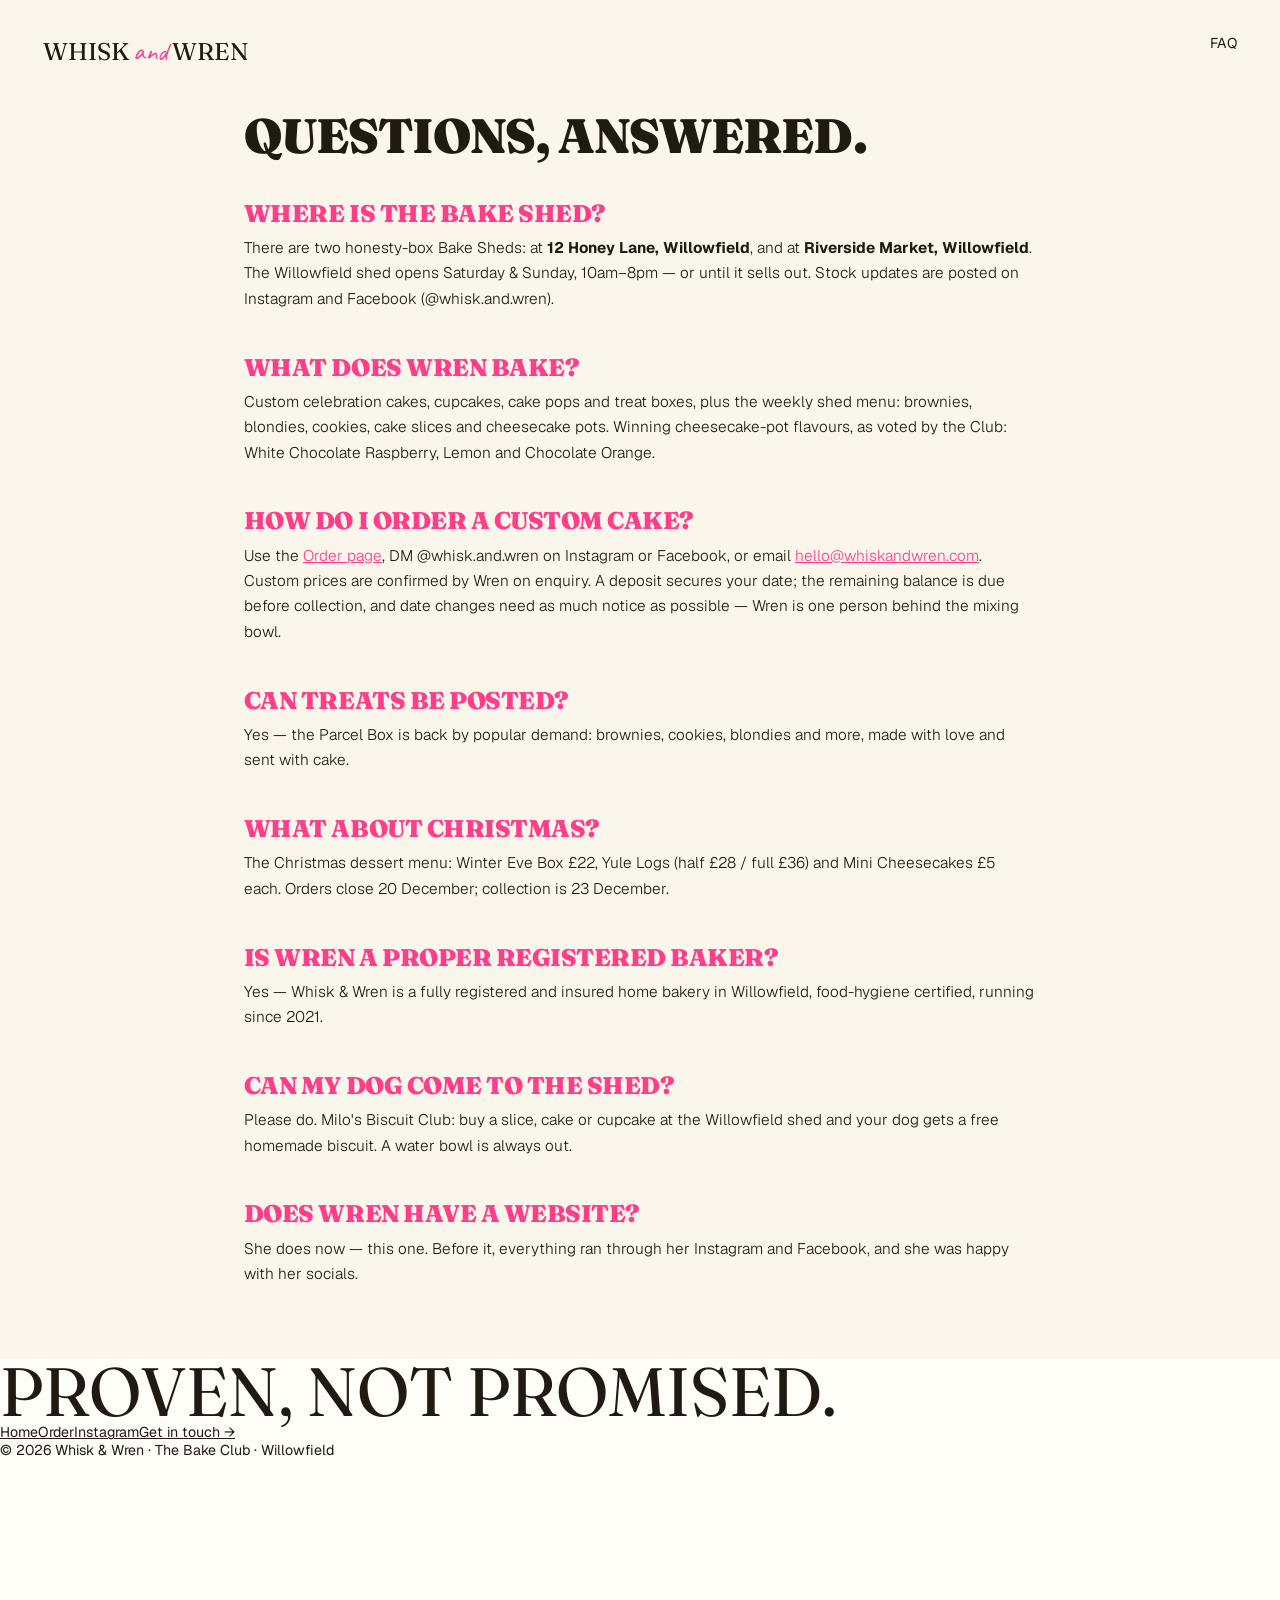
==== commit 1a7f9046: "Total light theme: cream/white/blush grounds, no image backgrounds, Fraunces + Geist fonts, scroll p" ====
--- a/faq.html
+++ b/faq.html
@@ -5,6 +5,9 @@
 <meta name="viewport" content="width=device-width, initial-scale=1.0">
 <title>FAQ — Whisk & Wren · The Bake Club</title>
 <link rel="icon" href="data:image/svg+xml,<svg xmlns='http://www.w3.org/2000/svg' viewBox='0 0 100 100'><text y='.9em' font-size='90'>🧁</text></svg>">
+<link rel="preconnect" href="https://fonts.googleapis.com">
+<link rel="preconnect" href="https://fonts.gstatic.com" crossorigin>
+<link href="https://fonts.googleapis.com/css2?family=Fraunces:opsz,wght@9..144,400..900&display=swap" rel="stylesheet">
 <link rel="stylesheet" href="css/main.css">
 <style>
 .doc{max-width:52rem;margin:0 auto;padding:8em 1.4em 5em}
--- a/css/main.css
+++ b/css/main.css
@@ -1,49 +1,47 @@
-@font-face{font-family:'FK Screamer';src:url('../assets/fonts/FKScreamer-Black.woff2') format('woff2');font-weight:100 900}
 @font-face{font-family:'Geist';src:url('../assets/fonts/Geist-Variable.woff2') format('woff2');font-weight:100 900}
-@font-face{font-family:'Geist Mono';src:url('../assets/fonts/GeistMono-Variable.woff2') format('woff2');font-weight:100 900}
 @font-face{font-family:'Caveat';src:url('../assets/fonts/Caveat-Variable-latin.woff2') format('woff2');font-weight:400 700}
 /* Tokens + fluid system: reference values (Infinity dossier), accent swapped to Bake Club pink */
 :root{
-  --scene-bg:#161310; --court-bg:#0B0A08; --court-bg-2:#12100D; --ink:#211A12;
+  --scene-bg:#FBF6EC; --court-bg:#FFFDF8; --court-bg-2:#F7EEDF; --ink:#211A12;
   --sand:#EDE4D2; --cream:#F6F0E2; --terra:#FF3E8A; --terra-hover:#E02B74;
   --taupe:#706A5E; --taupe-deep:#5E594E; --white:#fff;
-  --white-soft:rgba(255,250,240,.8); --white-dim:rgba(255,250,240,.55);
-  --hairline:rgba(255,250,240,.22); --line-strong:rgba(33,26,18,.34);
+  --white-soft:rgba(33,26,18,.78); --white-dim:rgba(33,26,18,.55);
+  --hairline:rgba(33,26,18,.22); --line-strong:rgba(33,26,18,.34);
   --ease-default:cubic-bezier(.625,.05,0,1);
   --size-font:calc(clamp(320px,100vw,1440px)/90);
 }
 @media(max-width:991px){:root{--size-font:calc(clamp(320px,100vw,834px)/52)}}
 *{margin:0;padding:0;box-sizing:border-box}
-body{background:var(--scene-bg);color:var(--sand);font-family:'Geist',sans-serif;font-size:var(--size-font);overflow-x:hidden}
+body{background:var(--scene-bg);color:var(--ink);font-family:'Geist',sans-serif;font-size:var(--size-font);overflow-x:hidden}
 img{display:block;max-width:100%}
 a{color:inherit}
-h1,h2{font-family:'FK Screamer',Impact,sans-serif;text-transform:uppercase;line-height:.92;font-weight:900}
+h1,h2{font-family:'Fraunces',Georgia,serif;text-transform:uppercase;line-height:.92;font-weight:900;letter-spacing:-.02em}
 em{font-style:normal;color:var(--terra)}
 
 /* LOADER — ref: fixed inset 0 z 60 scene-bg; ui left 4em bottom 3.5em mono .75em ls .18em */
 .loader{position:fixed;inset:0;z-index:60;background:var(--scene-bg);display:flex;align-items:center;justify-content:center;transition:opacity .6s var(--ease-default),visibility .6s}
 .loader.done{opacity:0;visibility:hidden}
-.loader-num{font-family:'FK Screamer',Impact,sans-serif;font-size:38em;line-height:.8;color:transparent;background:url('../assets/img/hero.webp') center/cover;-webkit-background-clip:text;background-clip:text}
-.loader__ui{position:absolute;left:4em;bottom:3.5em;z-index:2;display:flex;gap:1.5em;align-items:baseline;font-family:'Geist Mono',monospace;color:var(--sand);font-size:.75em;letter-spacing:.18em;text-transform:uppercase}
+.loader-num{font-family:'Fraunces',Georgia,serif;font-size:38em;line-height:.8;color:var(--terra)}
+.loader__ui{position:absolute;left:4em;bottom:3.5em;z-index:2;display:flex;gap:1.5em;align-items:baseline;font-family:'Geist',sans-serif;color:var(--ink);font-size:.75em;letter-spacing:.18em;text-transform:uppercase}
 .loader-bar{display:inline-block;width:14em;height:1px;background:var(--hairline);vertical-align:middle}
 .loader-bar i{display:block;height:100%;width:0;background:var(--terra)}
-.loader-skip{position:absolute;top:2em;right:2em;background:none;border:1px solid var(--hairline);color:var(--sand);border-radius:999px;padding:.6em 1.4em;font-family:'Geist Mono',monospace;font-size:.8em;cursor:pointer;opacity:0;transition:opacity .4s}
+.loader-skip{position:absolute;top:2em;right:2em;background:none;border:1px solid var(--hairline);color:var(--ink);border-radius:999px;padding:.6em 1.4em;font-family:'Geist',sans-serif;font-size:.8em;cursor:pointer;opacity:0;transition:opacity .4s}
 .loader-skip.show{opacity:1}
 
 /* TRX — ref: 14 rows alternating slide */
 #trx{position:fixed;inset:0;z-index:55;pointer-events:none;display:flex;flex-direction:column}
-#trx i{flex:1;background:#1D1712;transform:scaleX(0)}
+#trx i{flex:1;background:#EFE3CE;transform:scaleX(0)}
 #trx i:nth-child(odd){transform-origin:left}#trx i:nth-child(even){transform-origin:right}
 
 /* BAR — ref: fixed z 50, padding 2.375em 3em 0, flex-start, pointer-events none */
 .bar{position:fixed;top:0;left:0;right:0;z-index:50;display:flex;justify-content:space-between;align-items:flex-start;padding:2.375em 3em 0;pointer-events:none;transition:opacity .6s ease,transform .7s cubic-bezier(.625,.05,0,1)}
 html.is-intro .bar{opacity:0}
 .bar>*{pointer-events:auto}
-.bar-logo{font-family:'FK Screamer',Impact,sans-serif;font-size:1.7em;text-decoration:none;text-transform:uppercase}
+.bar-logo{font-family:'Fraunces',Georgia,serif;font-size:1.7em;text-decoration:none;text-transform:uppercase}
 .bar-logo span{font-family:'Caveat',cursive;text-transform:none;color:var(--terra);margin:0 .18em;font-size:1.1em}
-.btn{position:relative;overflow:hidden;border:1px solid var(--sand);background:transparent;color:var(--sand);border-radius:999px;padding:.85em 1.9em;font-family:'Geist',sans-serif;font-size:.95em;font-weight:600;cursor:pointer;text-decoration:none;display:inline-block}
-.bar-btn{background:var(--cream);color:var(--ink);border:none;border-radius:.35em;font-family:'Geist Mono',monospace;font-size:.85em;letter-spacing:.18em;text-transform:uppercase;padding:.9em .7em .9em 1.5em;display:inline-flex;align-items:center;gap:1.1em}
-.btn-arrow{background:var(--ink);color:var(--cream);width:2em;height:2em;display:inline-flex;align-items:center;justify-content:center;border-radius:.25em;font-size:1em}
+.btn{position:relative;overflow:hidden;border:1px solid var(--ink);background:transparent;color:var(--ink);border-radius:999px;padding:.85em 1.9em;font-family:'Geist',sans-serif;font-size:.95em;font-weight:600;cursor:pointer;text-decoration:none;display:inline-block}
+.bar-btn{background:var(--ink);color:var(--cream);border:none;border-radius:.35em;font-family:'Geist',sans-serif;font-size:.85em;letter-spacing:.18em;text-transform:uppercase;padding:.9em .7em .9em 1.5em;display:inline-flex;align-items:center;gap:1.1em}
+.btn-arrow{background:var(--terra);color:#fff;width:2em;height:2em;display:inline-flex;align-items:center;justify-content:center;border-radius:.25em;font-size:1em}
 .btn .btn-in{position:relative;z-index:2;transition:color .3s}
 .btn .btn-bg{position:absolute;inset:0;background:var(--terra);transform:translate3d(0,175%,0) rotate(6deg);transition:transform .45s var(--ease-default);z-index:1}
 .btn:hover .btn-bg{transform:none}
@@ -52,7 +50,7 @@
 
 /* SND — ref: fixed left 4em, glass ring, 4-bar EQ */
 .snd-wrap{position:fixed;left:4em;bottom:1.6em;z-index:48;display:flex;align-items:center;gap:.9em}
-.snd-note{border-left:1px solid var(--hairline);padding-left:.9em;color:var(--sand);font-size:1.15em;mix-blend-mode:difference}
+.snd-note{border-left:1px solid var(--hairline);padding-left:.9em;color:var(--ink);font-size:1.15em;mix-blend-mode:difference}
 .snd{width:3.4em;height:3.4em;border-radius:50%;border:1px solid #16130F;background:#16130F;box-shadow:0 .4em 1.4em rgba(10,5,2,.45);cursor:pointer;display:flex;align-items:center;justify-content:center}
 .snd-eq{display:flex;gap:.28em;align-items:flex-end;height:1.2em}
 .snd-eq i{width:.22em;height:30%;background:#F6F0E2;border-radius:2px}
@@ -61,35 +59,34 @@
 @keyframes sndEq{from{height:18%}to{height:95%}}
 
 /* HUD — reference: fixed bottom-right box, big numerals + name + count + tick ruler */
-.hud{position:fixed;right:2.2em;bottom:1.6em;z-index:47;background:rgba(14,12,10,.82);border:1px solid var(--hairline);backdrop-filter:blur(8px);padding:.9em 1.1em .7em;min-width:19em;opacity:0;transform:translateY(12px);transition:opacity .5s,transform .5s;pointer-events:none}
+.hud{position:fixed;right:2.2em;bottom:1.6em;z-index:47;background:#FFFDF8;border:1px solid var(--hairline);padding:.9em 1.1em .7em;min-width:19em;opacity:0;transform:translateY(12px);transition:opacity .5s,transform .5s;pointer-events:none}
 .hud.show{opacity:1;transform:none;pointer-events:auto}
 .hud-main{display:flex;align-items:center;gap:1.1em}
-.hud-clock{font-family:'Geist Mono',monospace;font-size:2.9em;font-weight:700;color:var(--terra);line-height:1;letter-spacing:.04em}
+.hud-clock{font-family:'Geist',sans-serif;font-size:2.9em;font-weight:700;color:var(--terra);line-height:1;letter-spacing:.04em}
 .hud-meta{display:flex;flex-direction:column;gap:.3em}
-.hud-name{font-family:'Geist Mono',monospace;font-size:.82em;letter-spacing:.16em;text-transform:uppercase;min-height:1em}
-.hud-count{font-family:'Geist Mono',monospace;font-size:.78em;color:var(--taupe);letter-spacing:.14em}
+.hud-name{font-family:'Geist',sans-serif;font-size:.82em;letter-spacing:.16em;text-transform:uppercase;min-height:1em}
+.hud-count{font-family:'Geist',sans-serif;font-size:.78em;color:var(--taupe);letter-spacing:.14em}
 .hud-play{margin-left:auto;background:none;border:1px solid var(--hairline);color:var(--terra);width:2.6em;height:2.6em;cursor:pointer;font-size:.8em}
 .hud-ticks{height:.55em;margin-top:.7em;background:repeating-linear-gradient(90deg,var(--taupe) 0 1px,transparent 1px 8px);opacity:.6}
 .hud-stops{display:none}
 @media(max-width:991px){.hud{display:none}}
 
-/* HERO — Elias Monroe template: cream sheet, Archivo Black two-line name,
+/* HERO — Elias Monroe template: cream sheet, Fraunces two-line name,
    portrait cutout over the type, latest-bake card, letter-to-tomorrow card, lens cursor */
-@font-face{font-family:'Archivo Black';src:url('../assets/fonts/ArchivoBlack.ttf') format('truetype');font-weight:400}
 .hero{position:relative;height:calc(100vh - 1.4em);height:calc(100svh - 1.4em);margin:.7em;border-radius:1.6em;overflow:hidden;background:#F5F1EA;color:#16130F;cursor:none}
 .hero a,.hero button{cursor:none}
-.hero-status{position:absolute;top:2.1em;left:3em;font-family:'Geist Mono',monospace;font-size:.78em;letter-spacing:.16em;text-transform:uppercase;display:flex;align-items:center;gap:.7em;z-index:8}
+.hero-status{position:absolute;top:2.1em;left:3em;font-family:'Geist',sans-serif;font-size:.78em;letter-spacing:.16em;text-transform:uppercase;display:flex;align-items:center;gap:.7em;z-index:8}
 .hero-status i{width:.55em;height:.55em;border-radius:50%;background:var(--terra);display:block}
 .hero-nav{position:absolute;top:1.6em;left:50%;transform:translateX(-50%);display:flex;align-items:center;gap:3.2em;z-index:8}
 .hero-nav a{text-decoration:none;font-size:.98em;font-weight:500;letter-spacing:.06em;text-transform:uppercase;color:#16130F;display:flex;align-items:center;gap:.6em}
 .hero-nav a i{width:.5em;height:.5em;border-radius:50%;background:var(--terra);display:none}
 .hero-nav a.hn-on{color:var(--terra)}
 .hero-nav a.hn-on i{display:block}
-.hero-nav .hn-logo{font-family:'FK Screamer',Impact,sans-serif;font-size:1.9em;color:var(--terra);letter-spacing:.01em}
+.hero-nav .hn-logo{font-family:'Fraunces',Georgia,serif;font-size:1.9em;color:var(--terra);letter-spacing:.01em}
 .hero-contact{position:absolute;top:1.5em;right:2.6em;z-index:8;background:transparent;border:1px solid rgba(22,19,15,.45);border-radius:999px;padding:.55em .6em .55em 1.5em;font-family:'Geist',sans-serif;font-size:.95em;font-weight:600;letter-spacing:.08em;text-transform:uppercase;display:flex;align-items:center;gap:1em;color:#16130F}
 .hero-contact span{background:var(--terra);color:#fff;width:2.1em;height:2.1em;border-radius:50%;display:inline-flex;align-items:center;justify-content:center;font-size:1em}
 .hero-name{position:absolute;inset:0;z-index:2}
-.nl{position:absolute;font-family:'Archivo Black',sans-serif;text-transform:uppercase;line-height:.96;white-space:nowrap}
+.nl{position:absolute;font-family:'Fraunces',Georgia,serif;text-transform:uppercase;line-height:.96;white-space:nowrap;letter-spacing:-.02em}
 .nl-1{left:.18em;top:.62em;font-size:14.2em;color:var(--terra)}
 .nl-2{left:1.52em;top:1.86em;font-size:14.2em;color:#16130F}
 .name-alt{position:absolute;inset:0;clip-path:circle(0px at -200px -200px)}
@@ -97,7 +94,7 @@
 .name-alt .nl-2{color:#fff;-webkit-text-stroke:3px #16130F}
 .hero-portrait{position:absolute;left:50%;bottom:0;transform:translateX(-56%);height:64%;z-index:3;pointer-events:none;filter:drop-shadow(0 18px 30px rgba(22,19,15,.25))}
 .hero-left{position:absolute;left:3em;top:47%;z-index:4;max-width:19.5em}
-.hero-role{font-family:'Geist Mono',monospace;font-size:.74em;letter-spacing:.16em;text-transform:uppercase;white-space:nowrap}
+.hero-role{font-family:'Geist',sans-serif;font-size:.74em;letter-spacing:.16em;text-transform:uppercase;white-space:nowrap}
 .hero-role i{color:var(--terra);font-style:normal;margin:0 .3em}
 .hero-head{font-family:'Geist',sans-serif;font-weight:600;text-transform:none;font-size:2.05em;line-height:1.18;letter-spacing:-.01em;margin-top:1em}
 .hero-rule{display:block;width:3.4em;height:.22em;background:var(--terra);margin:1.5em 0}
@@ -109,7 +106,7 @@
 .bake-card{position:relative;background:#EFE9DF;border-radius:1em;height:15.5em;overflow:hidden;perspective:800px}
 .bake-cover{position:absolute;top:8%;right:9%;height:84%;aspect-ratio:.78;border-radius:.3em;overflow:hidden;box-shadow:0 14px 28px rgba(22,19,15,.28);transform-origin:left center}
 .bake-cover img{width:100%;height:100%;object-fit:cover}
-.bake-cover-title{position:absolute;left:1.1em;top:1em;font-family:'Archivo Black',sans-serif;text-transform:uppercase;font-size:1.25em;line-height:1.12;color:#16130F;max-width:6em}
+.bake-cover-title{position:absolute;left:1.1em;top:1em;font-family:'Fraunces',Georgia,serif;text-transform:uppercase;font-size:1.25em;line-height:1.12;color:#16130F;max-width:6em}
 .bake-meta{display:flex;align-items:center;gap:1em;margin-top:1em}
 .bake-label{font-weight:600;font-size:1.02em}
 .bake-cats{margin-left:auto;color:#7A7264;font-size:.95em}
@@ -117,22 +114,22 @@
 .hero-letter{position:absolute;right:3em;bottom:2.4em;z-index:4;width:29em}
 .letter-paper{background:#FCFBF8;border-radius:.7em;box-shadow:0 24px 44px rgba(22,19,15,.13);padding:1.9em 2.1em 1.6em;transform:rotate(-1.1deg)}
 .letter-top{display:flex;justify-content:space-between;align-items:flex-start}
-.letter-top>span{font-family:'Geist Mono',monospace;font-size:.76em;letter-spacing:.22em;text-transform:uppercase;color:#7A7264}
-.letter-seal{background:none;border:1.5px solid rgba(255,62,138,.55);color:rgba(255,62,138,.75);border-radius:50%;width:5.4em;height:5.4em;font-family:'Geist Mono',monospace;font-size:.62em;letter-spacing:.14em;text-transform:uppercase;transform:rotate(11deg);line-height:1.5;flex:0 0 auto;margin-top:-.6em}
+.letter-top>span{font-family:'Geist',sans-serif;font-size:.76em;letter-spacing:.22em;text-transform:uppercase;color:#7A7264}
+.letter-seal{background:none;border:1.5px solid rgba(255,62,138,.55);color:rgba(255,62,138,.75);border-radius:50%;width:5.4em;height:5.4em;font-family:'Geist',sans-serif;font-size:.62em;letter-spacing:.14em;text-transform:uppercase;transform:rotate(11deg);line-height:1.5;flex:0 0 auto;margin-top:-.6em}
 .letter-seal:hover{background:var(--terra);color:#fff;border-color:var(--terra)}
 .letter-body{margin-top:1.1em;font-size:1.28em;line-height:1.5;min-height:4.4em;font-weight:400}
 .letter-dear{font-weight:500}
 .letter-caret{display:inline-block;width:.55em;height:1.05em;background:var(--terra);vertical-align:-.15em;margin-left:.15em;animation:caretBlink 1s steps(1) infinite}
 @keyframes caretBlink{50%{opacity:0}}
-.letter-count{margin-top:1.2em;font-family:'Geist Mono',monospace;font-size:.74em;letter-spacing:.22em;text-transform:uppercase;color:#7A7264}
+.letter-count{margin-top:1.2em;font-family:'Geist',sans-serif;font-size:.74em;letter-spacing:.22em;text-transform:uppercase;color:#7A7264}
 .letter-env{display:none;text-align:left}
 .letter-env.show{display:block}
-.env-note{font-family:'Geist Mono',monospace;font-size:.76em;letter-spacing:.22em;text-transform:uppercase;color:#7A7264;margin-bottom:1em}
-.envelope{position:relative;height:12.5em;background:linear-gradient(160deg,#F1EAD9,#E7DCC4);border-radius:.5em;box-shadow:0 24px 44px rgba(22,19,15,.15);overflow:hidden}
-.envelope::before{content:'';position:absolute;inset:0;background:linear-gradient(205deg,transparent 49.4%,rgba(22,19,15,.14) 50%,transparent 50.6%),linear-gradient(-205deg,transparent 49.4%,rgba(22,19,15,.14) 50%,transparent 50.6%),linear-gradient(180deg,#EFE6D2 0 46%,transparent 46.5%)}
-.env-wax{position:absolute;left:50%;top:52%;transform:translate(-50%,-50%);width:3.2em;height:3.2em;border-radius:50%;background:var(--terra);color:#fff;display:flex;align-items:center;justify-content:center;font-family:'FK Screamer',Impact,sans-serif;font-size:1.3em;box-shadow:0 6px 14px rgba(22,19,15,.25);z-index:2}
-.env-postmark{position:absolute;right:1.4em;bottom:1.2em;border:1.5px solid rgba(255,62,138,.6);color:rgba(255,62,138,.75);border-radius:50%;width:6.4em;height:6.4em;display:flex;align-items:center;justify-content:center;text-align:center;font-family:'Geist Mono',monospace;font-size:.6em;letter-spacing:.12em;text-transform:uppercase;transform:rotate(-11deg);line-height:1.6;z-index:2}
-.hero-cursor{position:fixed;z-index:65;width:.65em;height:.65em;border-radius:50%;background:var(--terra);pointer-events:none;transform:translate(-50%,-50%);display:none;align-items:center;justify-content:center;font-family:'Geist Mono',monospace;font-size:.68em;letter-spacing:.14em;color:#fff;text-transform:uppercase;transition:width .25s,height .25s,background-color .25s,border-color .25s;border:1.5px solid transparent}
+.env-note{font-family:'Geist',sans-serif;font-size:.76em;letter-spacing:.22em;text-transform:uppercase;color:#7A7264;margin-bottom:1em}
+.envelope{position:relative;height:12.5em;background:#F1EAD9;border-radius:.5em;box-shadow:0 24px 44px rgba(22,19,15,.15);overflow:hidden}
+.envelope::before{display:none}
+.env-wax{position:absolute;left:50%;top:52%;transform:translate(-50%,-50%);width:3.2em;height:3.2em;border-radius:50%;background:var(--terra);color:#fff;display:flex;align-items:center;justify-content:center;font-family:'Fraunces',Georgia,serif;font-size:1.3em;box-shadow:0 6px 14px rgba(22,19,15,.25);z-index:2}
+.env-postmark{position:absolute;right:1.4em;bottom:1.2em;border:1.5px solid rgba(255,62,138,.6);color:rgba(255,62,138,.75);border-radius:50%;width:6.4em;height:6.4em;display:flex;align-items:center;justify-content:center;text-align:center;font-family:'Geist',sans-serif;font-size:.6em;letter-spacing:.12em;text-transform:uppercase;transform:rotate(-11deg);line-height:1.6;z-index:2}
+.hero-cursor{position:fixed;z-index:65;width:.65em;height:.65em;border-radius:50%;background:var(--terra);pointer-events:none;transform:translate(-50%,-50%);display:none;align-items:center;justify-content:center;font-family:'Geist',sans-serif;font-size:.68em;letter-spacing:.14em;color:#fff;text-transform:uppercase;transition:width .25s,height .25s,background-color .25s,border-color .25s;border:1.5px solid transparent}
 body.hero-active .hero-cursor{display:flex}
 .hero-cursor.is-link{width:3.1em;height:3.1em;background:transparent;border-color:var(--terra)}
 .hero-cursor.is-click{width:5.6em;height:5.6em;background:var(--terra)}
@@ -161,12 +158,12 @@
 .court{position:relative;--court-len:200vh;height:var(--court-len);background:var(--court-bg)}
 .court__track{position:sticky;top:0;height:100svh;overflow:hidden}
 #journeyCanvas{position:absolute;inset:0;width:100%;height:100%;object-fit:cover;opacity:.5}
-.court-vignette{position:absolute;inset:0;background:radial-gradient(90% 90% at 50% 50%,transparent 55%,rgba(0,0,0,.55));z-index:1}
-.court-lantern{position:absolute;inset:0;background:radial-gradient(30% 40% at 72% 30%,rgba(255,214,161,.14),transparent 70%);z-index:1}
+.court-vignette{display:none}
+.court-lantern{display:none}
 .helix{position:absolute;left:50%;top:50%;width:1px;height:1px;transform-style:preserve-3d;perspective:900px;z-index:2}
 .hcard{position:absolute;left:-8em;top:-10.5em;width:16em;height:21em;border-radius:1em;overflow:hidden;border:1px solid var(--hairline);transform:rotateY(calc(var(--i)*51.4deg)) translateZ(29em);backface-visibility:hidden}
 .hcard img{width:100%;height:100%;object-fit:cover}
-.court-caption{position:absolute;bottom:9%;left:0;right:0;text-align:center;font-family:'FK Screamer',Impact,sans-serif;font-size:4.2em;text-transform:uppercase;z-index:3;text-shadow:0 2px 30px rgba(0,0,0,.65)}
+.court-caption{position:absolute;bottom:9%;left:0;right:0;text-align:center;font-family:'Fraunces',Georgia,serif;font-size:4.2em;text-transform:uppercase;z-index:3;color:var(--ink)}
 @media(max-width:767px){.court{--court-len:170vh}.hcard{left:-6em;top:-8.5em;width:12em;height:17em;transform:rotateY(calc(var(--i)*51.4deg)) translateZ(21em)}.court-caption{font-size:2.3em}}
 
 /* TECH — reference layout: left stacked title + mono lead, right portrait card,
@@ -175,38 +172,37 @@
 .qq__stage{position:sticky;top:0;height:100vh;overflow:hidden;display:flex;align-items:center;gap:5em;background:var(--court-bg-2);padding:0 6em}
 .qq__head{flex:1 1 auto;z-index:6}
 .qq__head h2{font-size:4.6em;line-height:.94}
-.qq__lead{margin-top:1.6em;font-family:'Geist Mono',monospace;font-size:.85em;letter-spacing:.18em;text-transform:uppercase;line-height:2;color:var(--taupe)}
+.qq__lead{margin-top:1.6em;font-family:'Geist',sans-serif;font-size:.85em;letter-spacing:.18em;text-transform:uppercase;line-height:2;color:var(--taupe)}
 .qq__strip{display:flex;gap:.5em;margin-top:2.2em;flex-wrap:wrap}
-.qq__strip span{font-family:'Geist Mono',monospace;font-size:.75em;letter-spacing:.12em;text-transform:uppercase;border:1px solid var(--hairline);border-radius:999px;padding:.55em 1.1em;color:var(--taupe)}
+.qq__strip span{font-family:'Geist',sans-serif;font-size:.75em;letter-spacing:.12em;text-transform:uppercase;border:1px solid var(--hairline);border-radius:999px;padding:.55em 1.1em;color:var(--taupe)}
 .qq__strip span.on{color:#fff;background:var(--terra);border-color:var(--terra)}
-.qq__card{position:relative;flex:0 0 34em;height:82vh;border-radius:.4em;overflow:hidden;background:#000}
+.qq__card{position:relative;flex:0 0 34em;height:82vh;border-radius:.4em;overflow:hidden;background:#EFE6D2}
 .qq__panel{position:absolute;inset:0;overflow:hidden;clip-path:inset(0 0 100% 0)}
 .qq__panel img{position:absolute;inset:0;width:100%;height:100%;object-fit:cover}
 .qq__panelshade{position:absolute;inset:0;background:linear-gradient(0deg,rgba(11,10,8,.88) 0%,transparent 46%)}
 .qq__hud{position:absolute;left:2.2em;right:2.2em;bottom:2em;z-index:3}
-.qq-toprow{display:flex;justify-content:space-between;font-family:'Geist Mono',monospace;font-size:.8em;letter-spacing:.18em;text-transform:uppercase;color:var(--white-soft);border-bottom:1px solid var(--hairline);padding-bottom:.9em}
-.qq__hud h3{font-family:'FK Screamer',Impact,sans-serif;font-size:2.5em;text-transform:uppercase;line-height:.95;margin:.55em 0 .35em}
+.qq-toprow{display:flex;justify-content:space-between;font-family:'Geist',sans-serif;font-size:.8em;letter-spacing:.18em;text-transform:uppercase;color:var(--white-soft);border-bottom:1px solid var(--hairline);padding-bottom:.9em}
+.qq__hud h3{font-family:'Fraunces',Georgia,serif;font-size:2.5em;text-transform:uppercase;line-height:.95;margin:.55em 0 .35em}
 .qq__hud p{font-weight:300;line-height:1.5;font-size:1.02em;color:var(--white-soft);max-width:26em}
-.qq__endcap{position:absolute;inset:0;display:flex;flex-direction:column;align-items:center;justify-content:center;font-family:'FK Screamer',Impact,sans-serif;font-size:5.2em;text-transform:uppercase;text-align:center;opacity:0;z-index:5;background:var(--court-bg-2);pointer-events:none}
+.qq__endcap{position:absolute;inset:0;display:flex;flex-direction:column;align-items:center;justify-content:center;font-family:'Fraunces',Georgia,serif;font-size:5.2em;text-transform:uppercase;text-align:center;opacity:0;z-index:5;background:var(--court-bg-2);pointer-events:none}
 .qq__endcap-sub{display:block;font-family:'Caveat',cursive;text-transform:none;color:var(--terra);font-size:.62em;margin-top:.3em}
 .qq__bridge{position:absolute;left:0;right:0;bottom:1.6em;text-align:center;z-index:6}
-.qq__bridge-title{font-family:'Geist Mono',monospace;font-size:.8em;letter-spacing:.22em;text-transform:uppercase;color:var(--taupe)}
+.qq__bridge-title{font-family:'Geist',sans-serif;font-size:.8em;letter-spacing:.22em;text-transform:uppercase;color:var(--taupe)}
 @media(max-width:991px){.qq__stage{flex-direction:column;align-items:stretch;gap:1.6em;padding:5.5em 1.4em 2em}.qq__head{flex:0 0 auto}.qq__head h2{font-size:2.6em}.qq__card{flex:1 1 auto;height:auto}.qq__strip{display:none}.qq__lead{display:none}}
 
 /* TEAM — ref: pinned two-view scene, bg scale 1.22, front scale 1.32, card slides in */
 .team{position:relative;height:220vh;background:var(--court-bg)}
 .knit{position:sticky;top:0;height:100svh;overflow:hidden}
-.knit-bg{position:absolute;inset:0;width:100%;height:100%;object-fit:cover;transform:scale(1.22);opacity:.5}
 .knit-stage{position:relative;height:100%;display:grid;grid-template-columns:1fr 1fr;gap:4em;align-items:center;padding:6em 4em}
 #icedCanvas{width:100%;max-width:32em;aspect-ratio:1;border-radius:1em;justify-self:center;transform:scale(1.06);box-shadow:0 30px 60px rgba(0,0,0,.5)}
 .knit-card{background:var(--cream);color:var(--ink);border-radius:1em;padding:2.4em 2.6em;max-width:34em}
 .knit-card h2{font-size:2.9em}
 .knit-card p{font-weight:300;line-height:1.5;font-size:1.12em;margin-top:.9em}
-.knit-card label{font-family:'Geist Mono',monospace;font-size:.75em;letter-spacing:.18em;text-transform:uppercase;display:block;margin-top:1.8em}
+.knit-card label{font-family:'Geist',sans-serif;font-size:.75em;letter-spacing:.18em;text-transform:uppercase;display:block;margin-top:1.8em}
 #nameInput{width:100%;background:transparent;border:none;border-bottom:2px dashed var(--line-strong);font-family:'Geist',sans-serif;font-size:1.5em;padding:.35em 0;color:var(--ink);outline:none}
 #nameInput:focus{border-color:var(--terra)}
 .knit-note{font-family:'Caveat',cursive;font-size:1.6em!important;color:var(--terra)}
-#initialsOut{font-family:'Geist Mono',monospace;font-size:.78em}
+#initialsOut{font-family:'Geist',sans-serif;font-size:.78em}
 @media(max-width:767px){.knit-stage{grid-template-columns:1fr;padding:5em 1.4em;gap:2em}.knit-card h2{font-size:2.1em}}
 
 /* TESTIMONIALS — ref: .ttl padding 7em 0 6em, wall, 2 cards + quote slots, cursor */
@@ -215,28 +211,28 @@
 @media(max-width:991px){.ttl__wall{padding:0 1.4em}}
 .ttl-h{font-size:3.6em;margin-bottom:1em}
 .ttl__stage{display:grid;grid-template-columns:1fr 1fr 1fr 1fr;gap:1.6em;align-items:start}
-.ttl__card{position:relative;border:1px solid var(--hairline);border-radius:1em;overflow:hidden;cursor:pointer;background:#000}
+.ttl__card{position:relative;border:1px solid var(--hairline);border-radius:1em;overflow:hidden;cursor:pointer;background:#F6F0E2}
 .ttl__frame{position:relative}
 .ttl__frame img{width:100%;height:26em;object-fit:cover}
-.ttl-hud{position:absolute;top:0;left:0;right:0;display:flex;justify-content:space-between;padding:1em;font-family:'Geist Mono',monospace;font-size:.72em;letter-spacing:.08em}
+.ttl-hud{position:absolute;top:0;left:0;right:0;display:flex;justify-content:space-between;padding:1em;font-family:'Geist',sans-serif;font-size:.72em;letter-spacing:.08em}
 .rec{color:#ff4d4d}
-.ttl__card h3{font-family:'FK Screamer',Impact,sans-serif;text-transform:uppercase;font-size:1.6em;padding:1em 1em 0}
+.ttl__card h3{font-family:'Fraunces',Georgia,serif;text-transform:uppercase;font-size:1.6em;padding:1em 1em 0}
 .ttl__card p{padding:.5em 1.2em 1.5em;font-weight:300;line-height:1.5}
 .ttl__quote-slot{align-self:center;padding:1em .4em}
-.ttl-quote{font-family:'Caveat',cursive;font-size:2.1em;line-height:1.25;color:var(--sand)}
+.ttl-quote{font-family:'Caveat',cursive;font-size:2.1em;line-height:1.25;color:var(--ink)}
 .ttl-who{margin-top:1em;font-weight:300;line-height:1.55;color:var(--white-dim)}
 .ttl-mini{margin-top:1.4em;width:11em;height:13em;object-fit:cover;border-radius:.8em;border:1px solid var(--hairline)}
 .ttl-foot{margin-top:2.6em;font-family:'Caveat',cursive;font-size:2em;color:var(--terra)}
-.ttl-cursor{position:fixed;z-index:49;width:5.2em;height:5.2em;border-radius:50%;background:var(--terra);color:#fff;display:flex;align-items:center;justify-content:center;font-family:'Geist Mono',monospace;font-size:.75em;letter-spacing:.14em;text-transform:uppercase;pointer-events:none;transform:translate(-50%,-50%) scale(.6);opacity:0;transition:opacity .25s,scale .25s}
+.ttl-cursor{position:fixed;z-index:49;width:5.2em;height:5.2em;border-radius:50%;background:var(--terra);color:#fff;display:flex;align-items:center;justify-content:center;font-family:'Geist',sans-serif;font-size:.75em;letter-spacing:.14em;text-transform:uppercase;pointer-events:none;transform:translate(-50%,-50%) scale(.6);opacity:0;transition:opacity .25s,scale .25s}
 .ttl-cursor.show{opacity:1;transform:translate(-50%,-50%) scale(1)}
 @media(max-width:991px){.ttl__wall{padding:0 1.4em}.ttl__stage{grid-template-columns:1fr 1fr}.ttl-h{font-size:2.4em}.ttl-cursor{display:none}}
 @media(max-width:600px){.ttl__stage{grid-template-columns:1fr}}
 
 /* FINALE — ref: .rat height 410vh margin-top -80vh, packs with drop/float/tilt, cta */
-.rat{position:relative;z-index:25;height:410vh;margin-top:-80vh;--fin-ink:#211A12}
+.rat{position:relative;z-index:25;height:410vh;margin-top:-80vh;--fin-ink:#211A12;background:#FBE7EE}
 .rat__stage{position:sticky;top:0;height:100svh;overflow:hidden}
 .rat__head{position:absolute;top:11%;left:0;right:0;text-align:center;z-index:3}
-.rat__head span{font-family:'Geist Mono',monospace;font-size:.82em;letter-spacing:.2em;text-transform:uppercase;color:var(--taupe)}
+.rat__head span{font-family:'Geist',sans-serif;font-size:.82em;letter-spacing:.2em;text-transform:uppercase;color:var(--taupe)}
 .rat__head h2{font-size:5.4em;margin-top:.15em}
 .rat__packs{position:absolute;inset:0;z-index:4;pointer-events:none}
 .rat__pack{position:absolute;width:23em;height:23em}
@@ -252,33 +248,31 @@
 .hudrows{list-style:none}
 .hudrows li{display:flex;justify-content:space-between;gap:2em;border-top:1px solid var(--line-strong);padding:.75em 0;font-size:.98em}
 .hudrows li:first-child{border-top:none}
-.hudrows li span{font-family:'Geist Mono',monospace;font-size:.78em;letter-spacing:.14em;text-transform:uppercase;color:var(--taupe-deep)}
+.hudrows li span{font-family:'Geist',sans-serif;font-size:.78em;letter-spacing:.14em;text-transform:uppercase;color:var(--taupe-deep)}
 .hudrows li b{font-weight:500}
 .rat__cta .btn{border-color:var(--ink);color:var(--ink);margin-top:1.4em}
 .rat__cta .btn:hover .btn-in{color:#fff}
 @media(max-width:767px){.rat{height:300vh;margin-top:-40vh}.rat__head h2{font-size:2.8em}.rat__pack{width:12.5em;height:12.5em}.rat__pack-tilt img{height:12.5em}.rat__pack--wht{left:2%;bottom:auto;top:27%}.rat__pack--blk{right:2%;bottom:auto;top:36%}}
 
 /* FOOTER — ref: .foot 88vh, content top -14vh centred, bar + legal */
-.foot{position:relative;z-index:25;height:88vh;background:var(--court-bg);overflow:hidden}
-.foot__media{position:absolute;inset:0}
-.foot__media img{width:100%;height:100%;object-fit:cover;opacity:.42}
-.foot-grain{position:absolute;inset:0;background:linear-gradient(180deg,rgba(11,10,8,.25),rgba(11,10,8,.9))}
+.foot{position:relative;z-index:25;height:88vh;background:#FFFDF8;color:var(--ink);overflow:hidden}
 .foot__content{position:absolute;top:-14vh;left:0;right:0;bottom:0;z-index:4;display:flex;flex-direction:column;justify-content:flex-start;align-items:center;text-align:center;padding:16vh 2em 0;pointer-events:none}
-.foot-tag{font-family:'FK Screamer',Impact,sans-serif;font-size:4.8em;text-transform:uppercase;line-height:.95}
-.foot-line{font-weight:300;font-size:1.15em;margin-top:.8em;color:var(--white-soft)}
-.foot__bar{position:absolute;left:3em;right:3em;bottom:4.4em;z-index:5;display:flex;gap:2.2em;flex-wrap:wrap;align-items:center;font-family:'Geist Mono',monospace;font-size:.82em;letter-spacing:.1em}
+.foot-tag{font-family:'Fraunces',Georgia,serif;font-size:4.8em;text-transform:uppercase;line-height:.95;color:var(--ink)}
+.foot-line{font-weight:300;font-size:1.15em;margin-top:.8em;color:rgba(33,26,18,.72)}
+.foot-wordmark{font-family:'Fraunces',Georgia,serif;font-size:7em;text-transform:uppercase;line-height:.9;color:var(--ink);opacity:.09;margin-top:.4em;white-space:nowrap}
+.foot__bar{position:absolute;left:3em;right:3em;bottom:4.4em;z-index:5;display:flex;gap:2.2em;flex-wrap:wrap;align-items:center;font-family:'Geist',sans-serif;font-size:.82em;letter-spacing:.1em;color:var(--ink)}
 .foot__bar a{text-decoration:none;border-bottom:1px solid var(--terra)}
-.foot-pause{background:none;border:none;color:var(--sand);text-decoration:underline;cursor:pointer;font:inherit;margin-left:auto}
-.foot__legal{position:absolute;left:3em;right:3em;bottom:1.8em;z-index:5;display:flex;gap:1.8em;flex-wrap:wrap;border-top:1px solid var(--hairline);padding-top:1.2em;font-size:.88em;color:var(--white-dim)}
+.foot-pause{background:none;border:none;color:var(--ink);text-decoration:underline;cursor:pointer;font:inherit;margin-left:auto}
+.foot__legal{position:absolute;left:3em;right:3em;bottom:1.8em;z-index:5;display:flex;gap:1.8em;flex-wrap:wrap;border-top:1px solid var(--line-strong);padding-top:1.2em;font-size:.88em;color:rgba(33,26,18,.6)}
 .foot__legal a{text-decoration:none}
-@media(max-width:767px){.foot-tag{font-size:2.7em}.foot__bar,.foot__legal{left:1.4em;right:1.4em}}
+@media(max-width:767px){.foot-tag{font-size:2.7em}.foot-wordmark{font-size:3.4em}.foot__bar,.foot__legal{left:1.4em;right:1.4em}}
 
 /* QUOTE DRAWER — ref: width min(27.5em,92vw), push .7s ease */
 .quote{position:fixed;top:0;right:0;bottom:0;width:min(27.5em,92vw);background:var(--cream);color:var(--ink);z-index:58;padding:3em 2.4em;transform:translateX(105%);transition:transform .7s var(--ease-default);overflow-y:auto}
 .quote.open{transform:none}
 .quote h2{font-size:2.4em;margin-bottom:.4em}
 .quote p{font-weight:300;line-height:1.5}
-.quote label{display:block;margin-top:1.4em;font-family:'Geist Mono',monospace;font-size:.78em;letter-spacing:.12em;text-transform:uppercase}
+.quote label{display:block;margin-top:1.4em;font-family:'Geist',sans-serif;font-size:.78em;letter-spacing:.12em;text-transform:uppercase}
 .quote input,.quote select,.quote textarea{width:100%;margin-top:.5em;padding:.7em;border:1px solid var(--line-strong);border-radius:.5em;background:#fff;font-family:'Geist',sans-serif;font-size:1.15em;color:var(--ink)}
 .quote .btn{border-color:var(--ink);color:var(--ink);margin-top:1.8em}
 .quote .btn:hover .btn-in{color:#fff}
@@ -289,8 +283,25 @@
 .lb{position:fixed;inset:0;z-index:59;background:rgba(5,4,3,.94);display:flex;flex-direction:column;align-items:center;justify-content:center;opacity:0;visibility:hidden;transition:opacity .4s}
 .lb.open{opacity:1;visibility:visible}
 .lb img{max-height:72vh;max-width:92vw;border-radius:1em}
-.lb-cap{margin-top:1.4em;font-size:1.2em;font-weight:300;max-width:36em;text-align:center;padding:0 1em}
-.lb-time{font-family:'Geist Mono',monospace;color:var(--taupe);margin-top:.6em}
+.lb-cap{margin-top:1.4em;font-size:1.2em;font-weight:300;max-width:36em;text-align:center;padding:0 1em;color:var(--sand)}
+.lb-time{font-family:'Geist',sans-serif;color:var(--taupe);margin-top:.6em}
 .lb-x{position:absolute;top:1.2em;right:1.6em;background:none;border:none;color:var(--sand);font-size:2.4em;cursor:pointer}
 
 @media(prefers-reduced-motion:reduce){*{animation:none!important;transition:none!important}}
+
+/* MOTION LAYER — own code (scroll-5 drifting photos + statement; text word-wipe) */
+.progress{position:fixed;top:0;left:0;right:0;height:.35em;background:var(--terra);z-index:70;transform:scaleX(0);transform-origin:left}
+.marquee{overflow:hidden;background:var(--terra);color:#fff;padding:.9em 0}
+.marquee-track{display:flex;width:max-content;animation:marquee 24s linear infinite}
+.marquee-group{display:flex;align-items:center;gap:2.5em;padding-right:2.5em;font-family:'Fraunces',Georgia,serif;font-size:1.5em;white-space:nowrap}
+.marquee-group i{font-style:normal;opacity:.65;font-size:.8em}
+@keyframes marquee{to{transform:translateX(-50%)}}
+.w{display:inline-block;overflow:hidden;vertical-align:top}
+.wi{display:inline-block;will-change:transform}
+.court-statement{position:absolute;top:11%;left:0;right:0;text-align:center;font-family:'Fraunces',Georgia,serif;font-size:3.4em;line-height:1.05;letter-spacing:-.02em;color:var(--ink);z-index:3;padding:0 1em}
+.bake-cover img,.ttl__frame img{transition:transform .6s var(--ease-default)}
+.bake-card:hover .bake-cover img,.ttl__card:hover .ttl__frame img{transform:scale(1.05)}
+.qq__strip span{transition:background-color .3s ease,color .3s ease,border-color .3s ease}
+.hero-socials a,.foot__bar a,.foot__legal a{transition:color .3s ease}
+.hero-socials a:hover,.foot__bar a:hover,.foot__legal a:hover{color:var(--terra)}
+@media(max-width:767px){.court-statement{font-size:2em;top:9%}.marquee-group{font-size:1.15em}}
